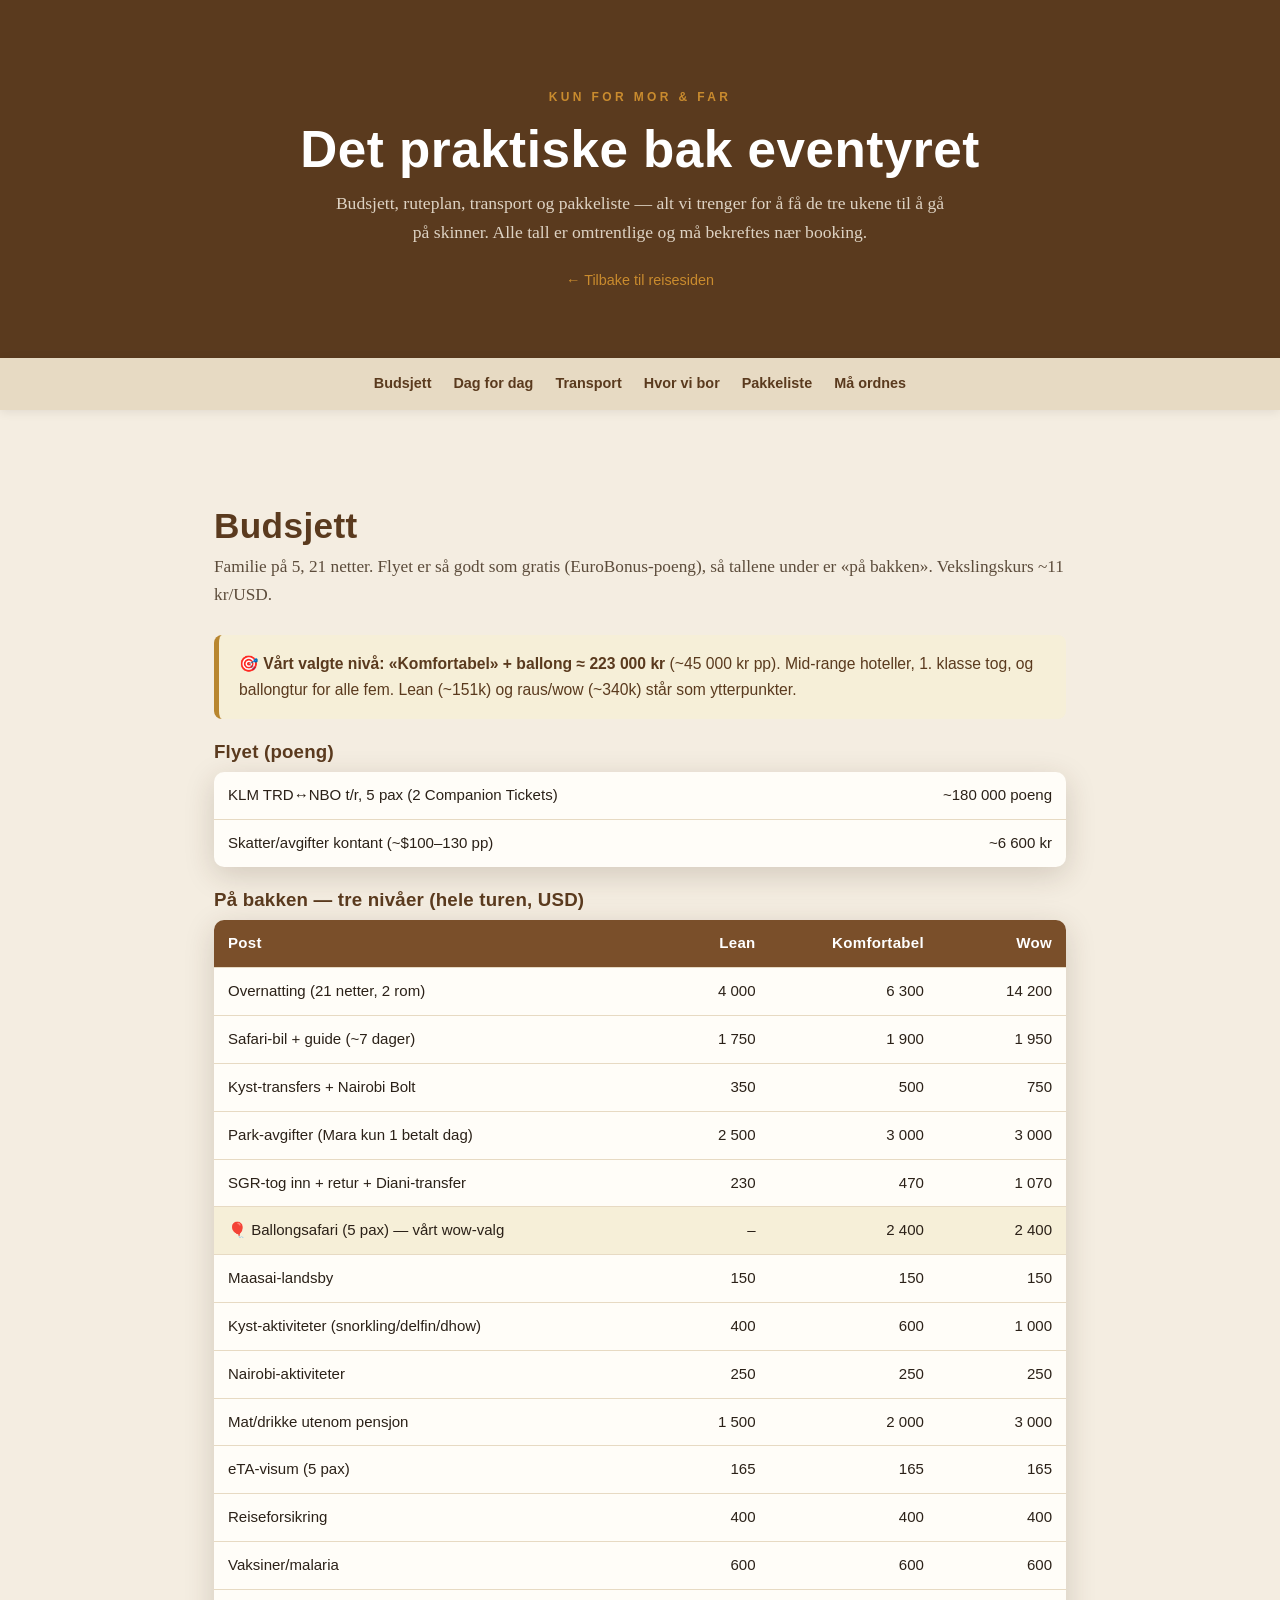
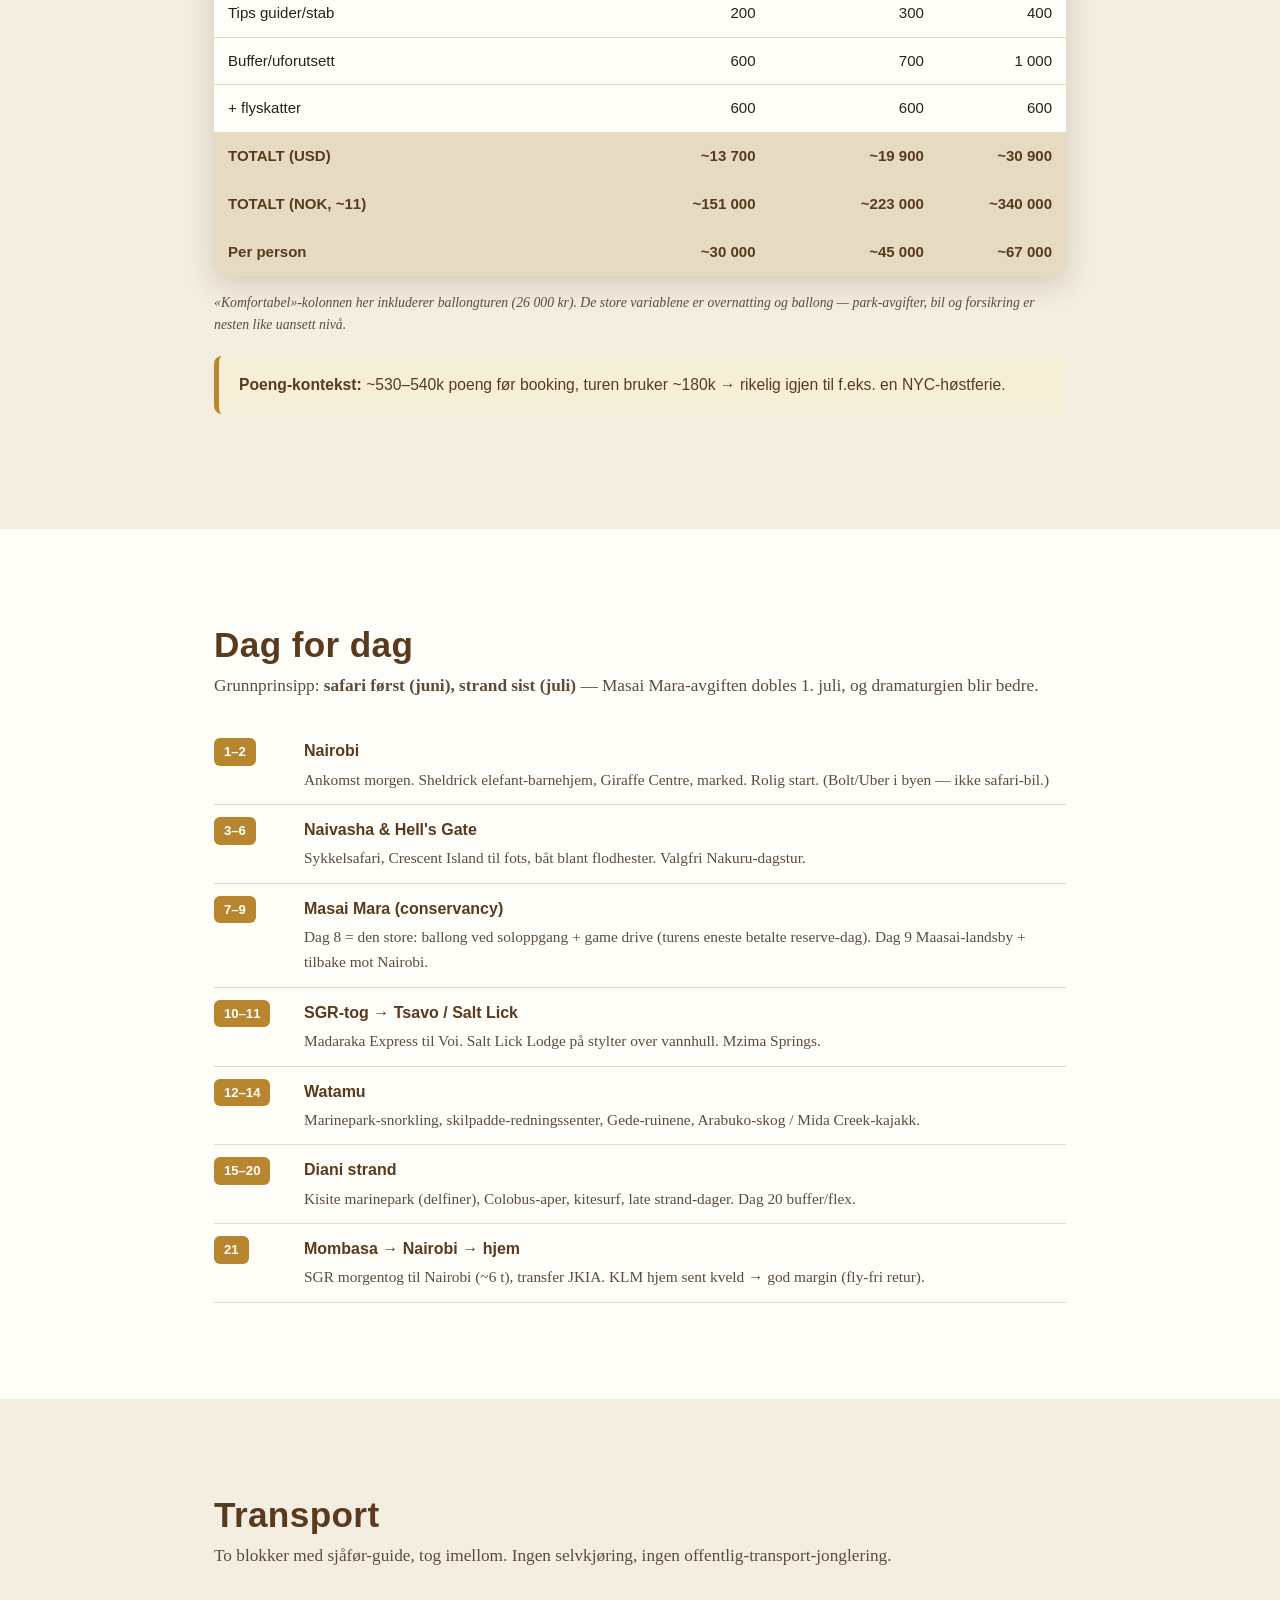
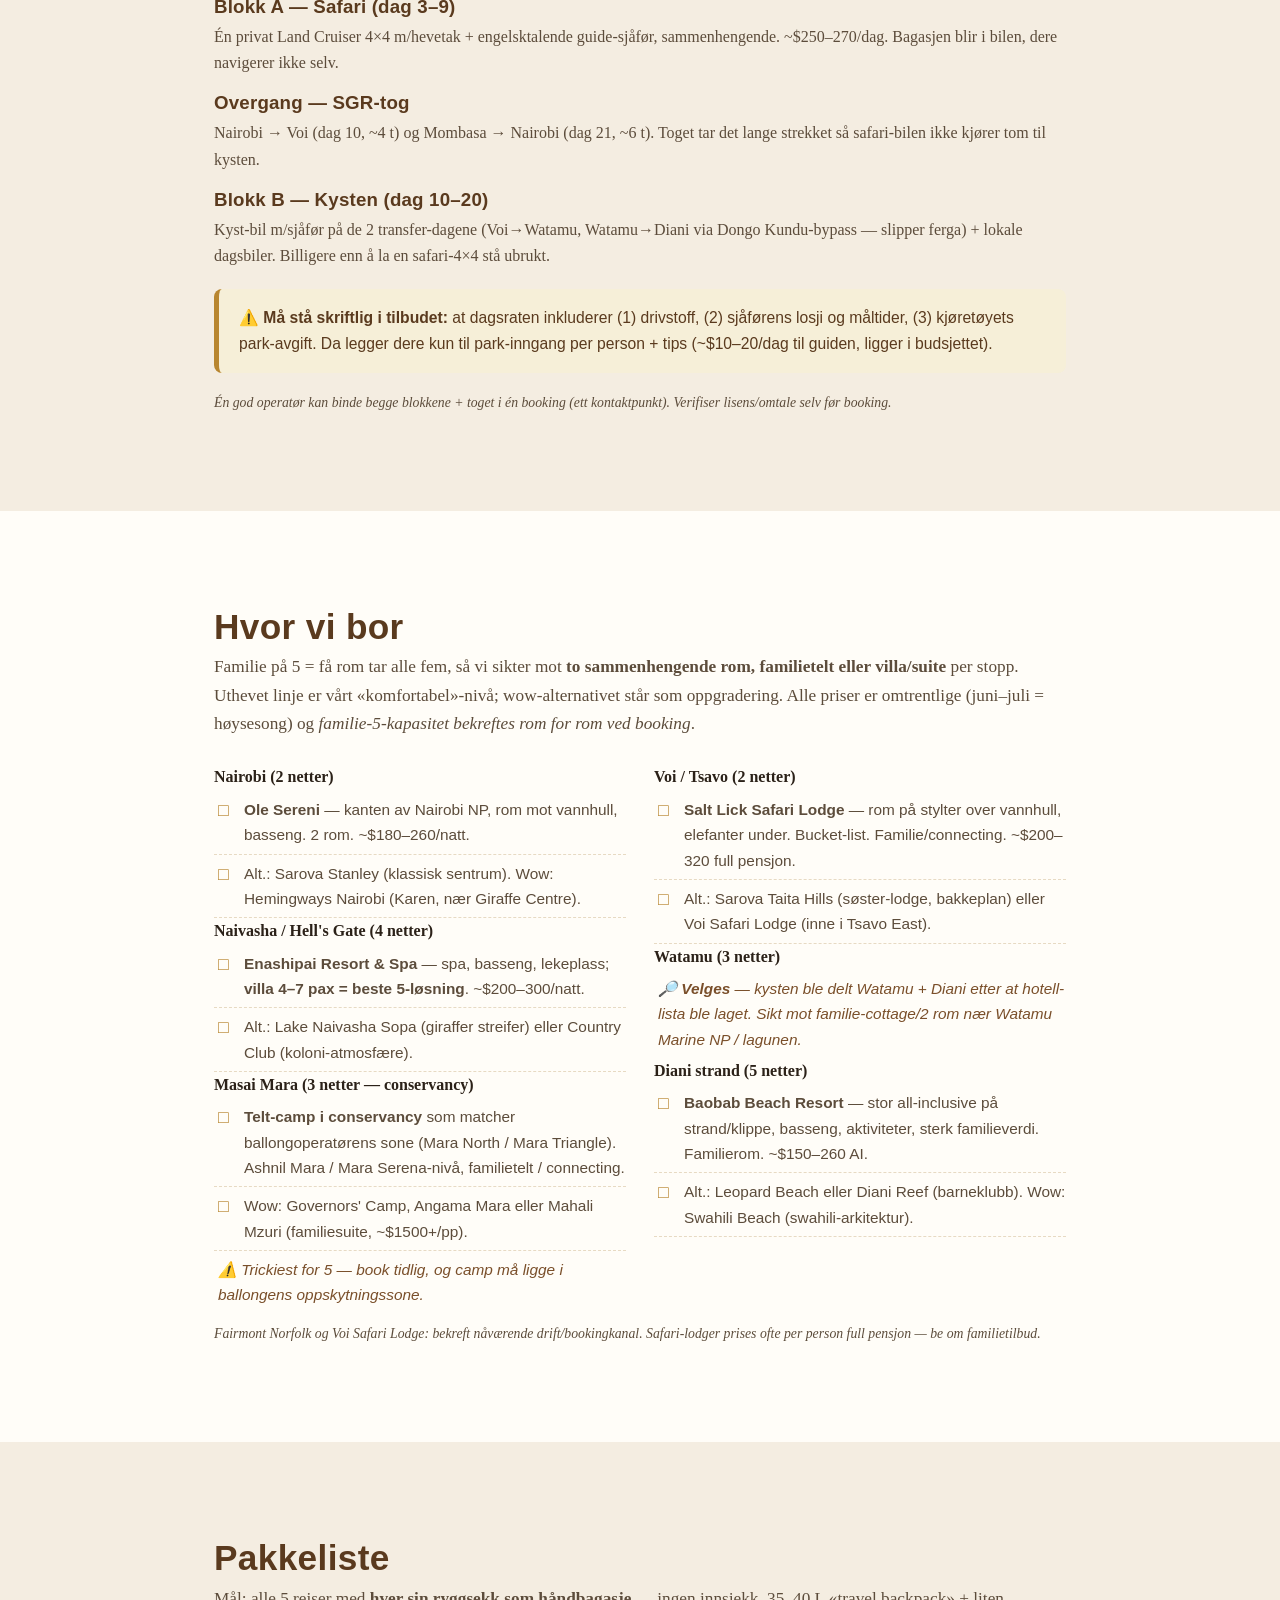
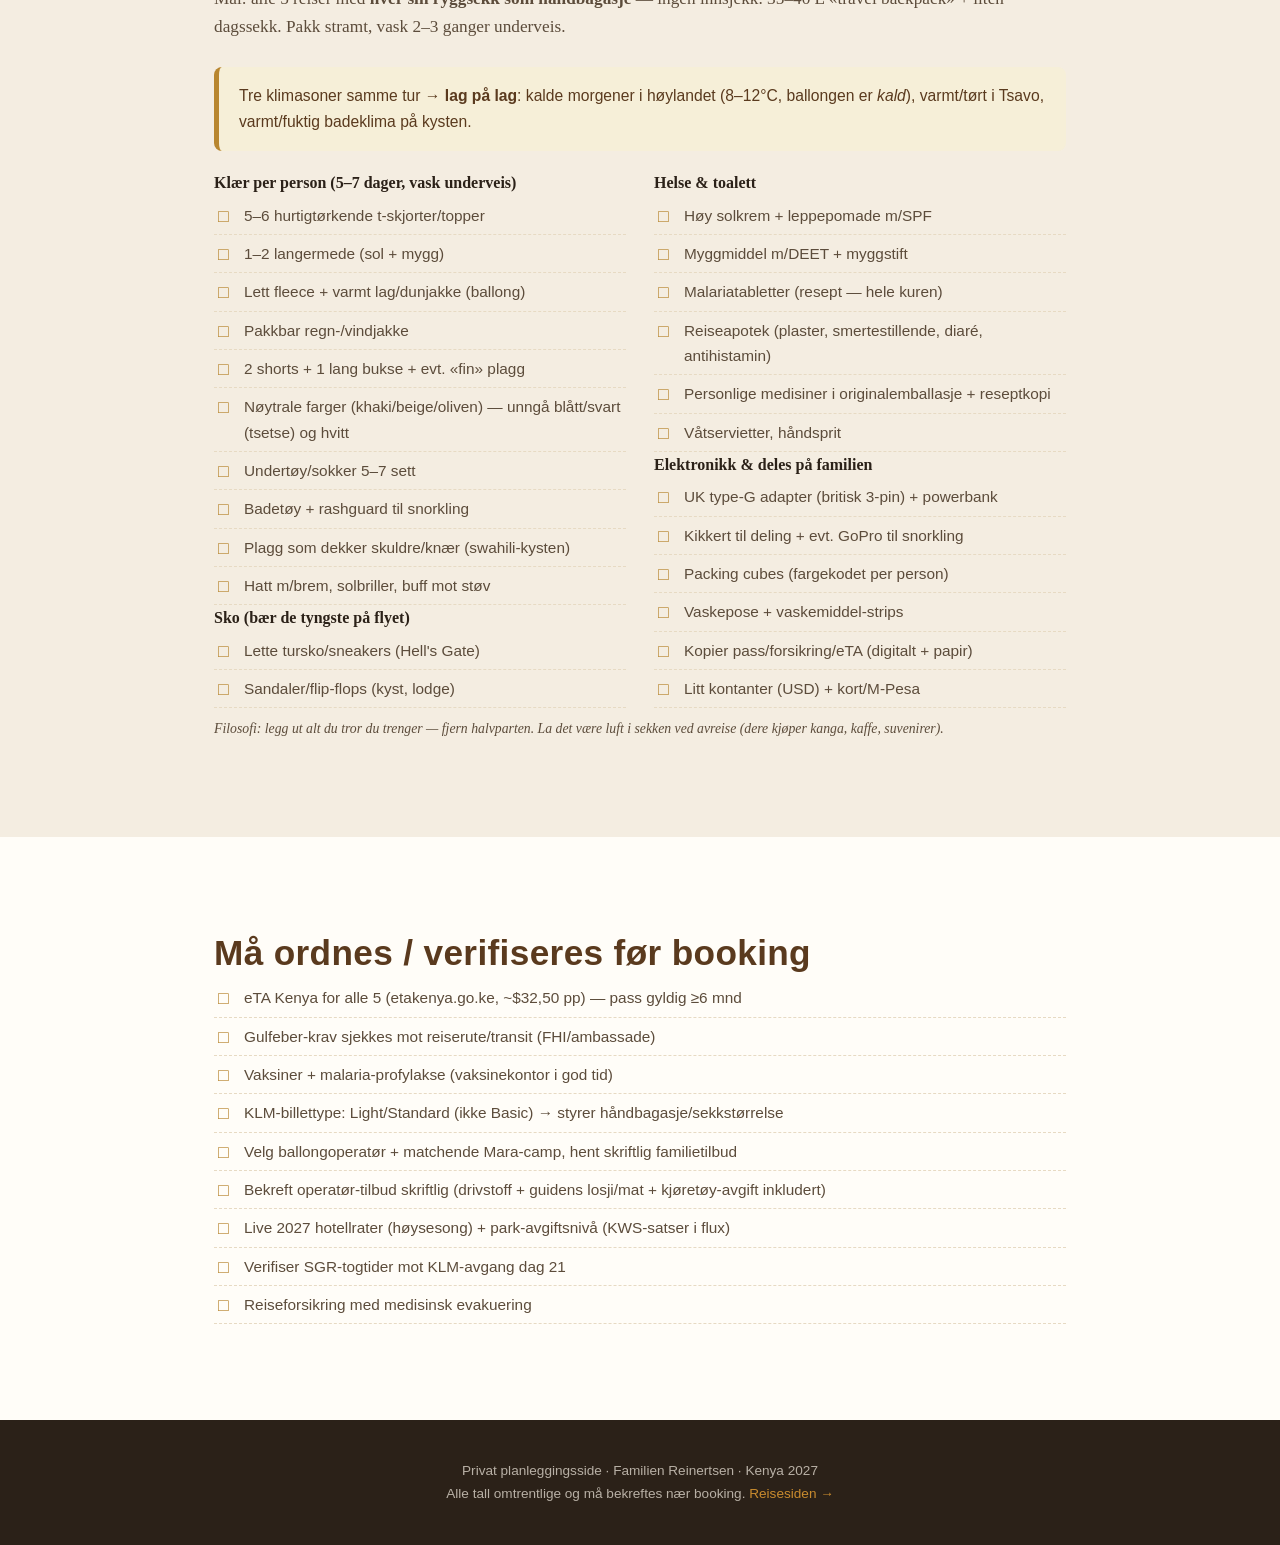
==== praktisk.html @ f1b860a5 "Kenya 2027 family trip brochure site" ====
<!DOCTYPE html>
<html lang="no">
<head>
<meta charset="UTF-8">
<meta name="viewport" content="width=device-width, initial-scale=1.0">
<title>Kenya 2027 — Praktisk &amp; budsjett (for foreldrene)</title>
<meta name="robots" content="noindex, nofollow">
<link rel="stylesheet" href="style.css">
</head>
<body>

<header class="pagehead">
  <div class="wrap">
    <div class="eyebrow" style="color:var(--savanna)">Kun for mor &amp; far</div>
    <h1>Det praktiske bak eventyret</h1>
    <p>Budsjett, ruteplan, transport og pakkeliste — alt vi trenger for å få de tre ukene
       til å gå på skinner. Alle tall er omtrentlige og må bekreftes nær booking.</p>
    <a class="back" href="index.html">← Tilbake til reisesiden</a>
  </div>
</header>

<nav class="tocbar">
  <div class="wrap">
    <a href="#budsjett">Budsjett</a>
    <a href="#rute">Dag for dag</a>
    <a href="#transport">Transport</a>
    <a href="#bo">Hvor vi bor</a>
    <a href="#pakking">Pakkeliste</a>
    <a href="#sjekk">Må ordnes</a>
  </div>
</nav>

<!-- BUDSJETT -->
<section id="budsjett">
  <div class="wrap block">
    <h2>Budsjett</h2>
    <p class="lead">Familie på 5, 21 netter. Flyet er så godt som gratis (EuroBonus-poeng),
       så tallene under er «på bakken». Vekslingskurs ~11 kr/USD.</p>

    <div class="callout">
      <strong>🎯 Vårt valgte nivå: «Komfortabel» + ballong ≈ 223 000 kr</strong> (~45 000 kr pp).
      Mid-range hoteller, 1. klasse tog, og ballongtur for alle fem. Lean (~151k) og
      raus/wow (~340k) står som ytterpunkter.
    </div>

    <h3 style="font-family:'Helvetica Neue',sans-serif;color:var(--earth-dark);margin:1.4rem 0 0.6rem">Flyet (poeng)</h3>
    <table>
      <tr><td>KLM TRD↔NBO t/r, 5 pax (2 Companion Tickets)</td><td class="num">~180 000 poeng</td></tr>
      <tr><td>Skatter/avgifter kontant (~$100–130 pp)</td><td class="num">~6 600 kr</td></tr>
    </table>

    <h3 style="font-family:'Helvetica Neue',sans-serif;color:var(--earth-dark);margin:1.4rem 0 0.6rem">På bakken — tre nivåer (hele turen, USD)</h3>
    <table>
      <thead>
        <tr><th>Post</th><th class="num">Lean</th><th class="num">Komfortabel</th><th class="num">Wow</th></tr>
      </thead>
      <tbody>
        <tr><td>Overnatting (21 netter, 2 rom)</td><td class="num">4 000</td><td class="num">6 300</td><td class="num">14 200</td></tr>
        <tr><td>Safari-bil + guide (~7 dager)</td><td class="num">1 750</td><td class="num">1 900</td><td class="num">1 950</td></tr>
        <tr><td>Kyst-transfers + Nairobi Bolt</td><td class="num">350</td><td class="num">500</td><td class="num">750</td></tr>
        <tr><td>Park-avgifter (Mara kun 1 betalt dag)</td><td class="num">2 500</td><td class="num">3 000</td><td class="num">3 000</td></tr>
        <tr><td>SGR-tog inn + retur + Diani-transfer</td><td class="num">230</td><td class="num">470</td><td class="num">1 070</td></tr>
        <tr class="pick"><td>🎈 Ballongsafari (5 pax) — vårt wow-valg</td><td class="num">–</td><td class="num">2 400</td><td class="num">2 400</td></tr>
        <tr><td>Maasai-landsby</td><td class="num">150</td><td class="num">150</td><td class="num">150</td></tr>
        <tr><td>Kyst-aktiviteter (snorkling/delfin/dhow)</td><td class="num">400</td><td class="num">600</td><td class="num">1 000</td></tr>
        <tr><td>Nairobi-aktiviteter</td><td class="num">250</td><td class="num">250</td><td class="num">250</td></tr>
        <tr><td>Mat/drikke utenom pensjon</td><td class="num">1 500</td><td class="num">2 000</td><td class="num">3 000</td></tr>
        <tr><td>eTA-visum (5 pax)</td><td class="num">165</td><td class="num">165</td><td class="num">165</td></tr>
        <tr><td>Reiseforsikring</td><td class="num">400</td><td class="num">400</td><td class="num">400</td></tr>
        <tr><td>Vaksiner/malaria</td><td class="num">600</td><td class="num">600</td><td class="num">600</td></tr>
        <tr><td>Tips guider/stab</td><td class="num">200</td><td class="num">300</td><td class="num">400</td></tr>
        <tr><td>Buffer/uforutsett</td><td class="num">600</td><td class="num">700</td><td class="num">1 000</td></tr>
        <tr><td>+ flyskatter</td><td class="num">600</td><td class="num">600</td><td class="num">600</td></tr>
        <tr class="total"><td>TOTALT (USD)</td><td class="num">~13 700</td><td class="num">~19 900</td><td class="num">~30 900</td></tr>
        <tr class="total"><td>TOTALT (NOK, ~11)</td><td class="num">~151 000</td><td class="num">~223 000</td><td class="num">~340 000</td></tr>
        <tr class="total"><td>Per person</td><td class="num">~30 000</td><td class="num">~45 000</td><td class="num">~67 000</td></tr>
      </tbody>
    </table>
    <p class="note">«Komfortabel»-kolonnen her inkluderer ballongturen (26 000 kr). De store
       variablene er overnatting og ballong — park-avgifter, bil og forsikring er nesten
       like uansett nivå.</p>

    <div class="callout">
      <strong>Poeng-kontekst:</strong> ~530–540k poeng før booking, turen bruker ~180k →
      rikelig igjen til f.eks. en NYC-høstferie.
    </div>
  </div>
</section>

<!-- RUTE -->
<section id="rute" style="background:var(--white)">
  <div class="wrap block">
    <h2>Dag for dag</h2>
    <p class="lead">Grunnprinsipp: <strong>safari først (juni), strand sist (juli)</strong> —
       Masai Mara-avgiften dobles 1. juli, og dramaturgien blir bedre.</p>
    <ul class="timeline">
      <li><span class="day">1–2</span><strong>Nairobi</strong><p>Ankomst morgen. Sheldrick elefant-barnehjem, Giraffe Centre, marked. Rolig start. (Bolt/Uber i byen — ikke safari-bil.)</p></li>
      <li><span class="day">3–6</span><strong>Naivasha &amp; Hell's Gate</strong><p>Sykkelsafari, Crescent Island til fots, båt blant flodhester. Valgfri Nakuru-dagstur.</p></li>
      <li><span class="day">7–9</span><strong>Masai Mara (conservancy)</strong><p>Dag 8 = den store: ballong ved soloppgang + game drive (turens eneste betalte reserve-dag). Dag 9 Maasai-landsby + tilbake mot Nairobi.</p></li>
      <li><span class="day">10–11</span><strong>SGR-tog → Tsavo / Salt Lick</strong><p>Madaraka Express til Voi. Salt Lick Lodge på stylter over vannhull. Mzima Springs.</p></li>
      <li><span class="day">12–14</span><strong>Watamu</strong><p>Marinepark-snorkling, skilpadde-redningssenter, Gede-ruinene, Arabuko-skog / Mida Creek-kajakk.</p></li>
      <li><span class="day">15–20</span><strong>Diani strand</strong><p>Kisite marinepark (delfiner), Colobus-aper, kitesurf, late strand-dager. Dag 20 buffer/flex.</p></li>
      <li><span class="day">21</span><strong>Mombasa → Nairobi → hjem</strong><p>SGR morgentog til Nairobi (~6 t), transfer JKIA. KLM hjem sent kveld → god margin (fly-fri retur).</p></li>
    </ul>
  </div>
</section>

<!-- TRANSPORT -->
<section id="transport">
  <div class="wrap block">
    <h2>Transport</h2>
    <p class="lead">To blokker med sjåfør-guide, tog imellom. Ingen selvkjøring, ingen
       offentlig-transport-jonglering.</p>

    <h3 style="font-family:'Helvetica Neue',sans-serif;color:var(--earth-dark);margin:0.6rem 0 0.4rem">Blokk A — Safari (dag 3–9)</h3>
    <p style="color:var(--ink-soft);margin-bottom:1rem">Én privat Land Cruiser 4×4 m/hevetak + engelsktalende guide-sjåfør, sammenhengende. ~$250–270/dag. Bagasjen blir i bilen, dere navigerer ikke selv.</p>

    <h3 style="font-family:'Helvetica Neue',sans-serif;color:var(--earth-dark);margin:0.6rem 0 0.4rem">Overgang — SGR-tog</h3>
    <p style="color:var(--ink-soft);margin-bottom:1rem">Nairobi → Voi (dag 10, ~4 t) og Mombasa → Nairobi (dag 21, ~6 t). Toget tar det lange strekket så safari-bilen ikke kjører tom til kysten.</p>

    <h3 style="font-family:'Helvetica Neue',sans-serif;color:var(--earth-dark);margin:0.6rem 0 0.4rem">Blokk B — Kysten (dag 10–20)</h3>
    <p style="color:var(--ink-soft);margin-bottom:1rem">Kyst-bil m/sjåfør på de 2 transfer-dagene (Voi→Watamu, Watamu→Diani via Dongo Kundu-bypass — slipper ferga) + lokale dagsbiler. Billigere enn å la en safari-4×4 stå ubrukt.</p>

    <div class="callout">
      <strong>⚠️ Må stå skriftlig i tilbudet:</strong> at dagsraten inkluderer (1) drivstoff,
      (2) sjåførens losji og måltider, (3) kjøretøyets park-avgift. Da legger dere kun til
      park-inngang per person + tips (~$10–20/dag til guiden, ligger i budsjettet).
    </div>
    <p class="note">Én god operatør kan binde begge blokkene + toget i én booking (ett kontaktpunkt). Verifiser lisens/omtale selv før booking.</p>
  </div>
</section>

<!-- HVOR VI BOR -->
<section id="bo" style="background:var(--white)">
  <div class="wrap block">
    <h2>Hvor vi bor</h2>
    <p class="lead">Familie på 5 = få rom tar alle fem, så vi sikter mot <strong>to
       sammenhengende rom, familietelt eller villa/suite</strong> per stopp. Uthevet linje
       er vårt «komfortabel»-nivå; wow-alternativet står som oppgradering. Alle priser er
       omtrentlige (juni–juli = høysesong) og <em>familie-5-kapasitet bekreftes rom for rom ved booking</em>.</p>

    <div class="cols2">
      <div>
        <h4>Nairobi (2 netter)</h4>
        <ul class="checklist">
          <li><strong>Ole Sereni</strong> — kanten av Nairobi NP, rom mot vannhull, basseng. 2 rom. ~$180–260/natt.</li>
          <li>Alt.: Sarova Stanley (klassisk sentrum). Wow: Hemingways Nairobi (Karen, nær Giraffe Centre).</li>
        </ul>

        <h4>Naivasha / Hell's Gate (4 netter)</h4>
        <ul class="checklist">
          <li><strong>Enashipai Resort &amp; Spa</strong> — spa, basseng, lekeplass; <strong>villa 4–7 pax = beste 5-løsning</strong>. ~$200–300/natt.</li>
          <li>Alt.: Lake Naivasha Sopa (giraffer streifer) eller Country Club (koloni-atmosfære).</li>
        </ul>

        <h4>Masai Mara (3 netter — conservancy)</h4>
        <ul class="checklist">
          <li><strong>Telt-camp i conservancy</strong> som matcher ballongoperatørens sone (Mara North / Mara Triangle). Ashnil Mara / Mara Serena-nivå, familietelt / connecting.</li>
          <li>Wow: Governors' Camp, Angama Mara eller Mahali Mzuri (familiesuite, ~$1500+/pp).</li>
          <li class="note-li">⚠️ Trickiest for 5 — book tidlig, og camp <em>må</em> ligge i ballongens oppskytningssone.</li>
        </ul>
      </div>
      <div>
        <h4>Voi / Tsavo (2 netter)</h4>
        <ul class="checklist">
          <li><strong>Salt Lick Safari Lodge</strong> — rom på stylter over vannhull, elefanter under. Bucket-list. Familie/connecting. ~$200–320 full pensjon.</li>
          <li>Alt.: Sarova Taita Hills (søster-lodge, bakkeplan) eller Voi Safari Lodge (inne i Tsavo East).</li>
        </ul>

        <h4>Watamu (3 netter)</h4>
        <ul class="checklist">
          <li class="note-li">🔎 <strong>Velges</strong> — kysten ble delt Watamu + Diani etter at hotell-lista ble laget. Sikt mot familie-cottage/2 rom nær Watamu Marine NP / lagunen.</li>
        </ul>

        <h4>Diani strand (5 netter)</h4>
        <ul class="checklist">
          <li><strong>Baobab Beach Resort</strong> — stor all-inclusive på strand/klippe, basseng, aktiviteter, sterk familieverdi. Familierom. ~$150–260 AI.</li>
          <li>Alt.: Leopard Beach eller Diani Reef (barneklubb). Wow: Swahili Beach (swahili-arkitektur).</li>
        </ul>
      </div>
    </div>
    <p class="note">Fairmont Norfolk og Voi Safari Lodge: bekreft nåværende drift/bookingkanal.
       Safari-lodger prises ofte per person full pensjon — be om familietilbud.</p>
  </div>
</section>

<!-- PAKKING -->
<section id="pakking">
  <div class="wrap block">
    <h2>Pakkeliste</h2>
    <p class="lead">Mål: alle 5 reiser med <strong>hver sin ryggsekk som håndbagasje</strong> —
       ingen innsjekk. 35–40 L «travel backpack» + liten dagssekk. Pakk stramt, vask 2–3 ganger underveis.</p>

    <div class="callout">
      Tre klimasoner samme tur → <strong>lag på lag</strong>: kalde morgener i høylandet
      (8–12°C, ballongen er <em>kald</em>), varmt/tørt i Tsavo, varmt/fuktig badeklima på kysten.
    </div>

    <div class="cols2">
      <div>
        <h4>Klær per person (5–7 dager, vask underveis)</h4>
        <ul class="checklist">
          <li>5–6 hurtigtørkende t-skjorter/topper</li>
          <li>1–2 langermede (sol + mygg)</li>
          <li>Lett fleece + varmt lag/dunjakke (ballong)</li>
          <li>Pakkbar regn-/vindjakke</li>
          <li>2 shorts + 1 lang bukse + evt. «fin» plagg</li>
          <li>Nøytrale farger (khaki/beige/oliven) — unngå blått/svart (tsetse) og hvitt</li>
          <li>Undertøy/sokker 5–7 sett</li>
          <li>Badetøy + rashguard til snorkling</li>
          <li>Plagg som dekker skuldre/knær (swahili-kysten)</li>
          <li>Hatt m/brem, solbriller, buff mot støv</li>
        </ul>
        <h4>Sko (bær de tyngste på flyet)</h4>
        <ul class="checklist">
          <li>Lette tursko/sneakers (Hell's Gate)</li>
          <li>Sandaler/flip-flops (kyst, lodge)</li>
        </ul>
      </div>
      <div>
        <h4>Helse &amp; toalett</h4>
        <ul class="checklist">
          <li>Høy solkrem + leppepomade m/SPF</li>
          <li>Myggmiddel m/DEET + myggstift</li>
          <li>Malariatabletter (resept — hele kuren)</li>
          <li>Reiseapotek (plaster, smertestillende, diaré, antihistamin)</li>
          <li>Personlige medisiner i originalemballasje + reseptkopi</li>
          <li>Våtservietter, håndsprit</li>
        </ul>
        <h4>Elektronikk &amp; deles på familien</h4>
        <ul class="checklist">
          <li>UK type-G adapter (britisk 3-pin) + powerbank</li>
          <li>Kikkert til deling + evt. GoPro til snorkling</li>
          <li>Packing cubes (fargekodet per person)</li>
          <li>Vaskepose + vaskemiddel-strips</li>
          <li>Kopier pass/forsikring/eTA (digitalt + papir)</li>
          <li>Litt kontanter (USD) + kort/M-Pesa</li>
        </ul>
      </div>
    </div>
    <p class="note">Filosofi: legg ut alt du tror du trenger — fjern halvparten. La det være
       luft i sekken ved avreise (dere kjøper kanga, kaffe, suvenirer).</p>
  </div>
</section>

<!-- SJEKK -->
<section id="sjekk" style="background:var(--white)">
  <div class="wrap block">
    <h2>Må ordnes / verifiseres før booking</h2>
    <ul class="checklist">
      <li>eTA Kenya for alle 5 (etakenya.go.ke, ~$32,50 pp) — pass gyldig ≥6 mnd</li>
      <li>Gulfeber-krav sjekkes mot reiserute/transit (FHI/ambassade)</li>
      <li>Vaksiner + malaria-profylakse (vaksinekontor i god tid)</li>
      <li>KLM-billettype: Light/Standard (ikke Basic) → styrer håndbagasje/sekkstørrelse</li>
      <li>Velg ballongoperatør + matchende Mara-camp, hent skriftlig familietilbud</li>
      <li>Bekreft operatør-tilbud skriftlig (drivstoff + guidens losji/mat + kjøretøy-avgift inkludert)</li>
      <li>Live 2027 hotellrater (høysesong) + park-avgiftsnivå (KWS-satser i flux)</li>
      <li>Verifiser SGR-togtider mot KLM-avgang dag 21</li>
      <li>Reiseforsikring med medisinsk evakuering</li>
    </ul>
  </div>
</section>

<footer>
  <p>Privat planleggingsside · Familien Reinertsen · Kenya 2027<br>
  Alle tall omtrentlige og må bekreftes nær booking. <a href="index.html">Reisesiden →</a></p>
</footer>

</body>
</html>
---- style.css ----
:root {
  --sand: #f4ede1;
  --sand-dark: #e7dac3;
  --earth: #7a4f2a;
  --earth-dark: #5a3a1e;
  --acacia: #b8862f;
  --savanna: #c98b2e;
  --ink: #2b2118;
  --ink-soft: #5c4c3b;
  --leaf: #4a6b3a;
  --sky: #3d6b8a;
  --white: #fffdf8;
  --shadow: 0 8px 30px rgba(60, 40, 20, 0.18);
  --radius: 14px;
}

* { box-sizing: border-box; margin: 0; padding: 0; }

html { scroll-behavior: smooth; }

body {
  font-family: "Georgia", "Times New Roman", serif;
  color: var(--ink);
  background: var(--sand);
  line-height: 1.65;
  -webkit-font-smoothing: antialiased;
}

h1, h2, h3, .display {
  font-family: "Helvetica Neue", "Arial", sans-serif;
  letter-spacing: 0.01em;
  line-height: 1.15;
}

a { color: var(--earth); }

/* ---------- Hero ---------- */
.hero {
  position: relative;
  height: 92vh;
  min-height: 560px;
  display: flex;
  align-items: flex-end;
  justify-content: center;
  text-align: center;
  color: var(--white);
  overflow: hidden;
}
.hero__img {
  position: absolute;
  inset: 0;
  background-size: cover;
  background-position: center;
  transform: scale(1.05);
}
.hero__veil {
  position: absolute;
  inset: 0;
  background: linear-gradient(180deg, rgba(20,12,6,0.15) 0%, rgba(20,12,6,0.05) 45%, rgba(20,12,6,0.78) 100%);
}
.hero__inner {
  position: relative;
  z-index: 2;
  padding: 0 24px 8vh;
  max-width: 900px;
}
.hero__kicker {
  font-family: "Helvetica Neue", sans-serif;
  text-transform: uppercase;
  letter-spacing: 0.32em;
  font-size: 0.78rem;
  font-weight: 600;
  opacity: 0.92;
  margin-bottom: 1.1rem;
}
.hero h1 {
  font-size: clamp(2.6rem, 7vw, 5.4rem);
  font-weight: 800;
  text-shadow: 0 3px 24px rgba(0,0,0,0.5);
  margin-bottom: 1rem;
}
.hero__sub {
  font-size: clamp(1.05rem, 2.2vw, 1.5rem);
  font-style: italic;
  opacity: 0.96;
  text-shadow: 0 2px 12px rgba(0,0,0,0.5);
}
.hero__scroll {
  position: absolute;
  bottom: 22px;
  left: 50%;
  transform: translateX(-50%);
  z-index: 3;
  font-family: "Helvetica Neue", sans-serif;
  font-size: 0.72rem;
  letter-spacing: 0.25em;
  text-transform: uppercase;
  opacity: 0.8;
  animation: bob 2.4s ease-in-out infinite;
}
@keyframes bob { 0%,100%{transform:translateX(-50%) translateY(0);} 50%{transform:translateX(-50%) translateY(6px);} }

/* ---------- Layout ---------- */
.wrap { max-width: 1120px; margin: 0 auto; padding: 0 24px; }
section { padding: clamp(48px, 8vw, 96px) 0; }

.intro { text-align: center; max-width: 780px; margin: 0 auto; }
.intro h2 { font-size: clamp(1.8rem, 4vw, 2.6rem); color: var(--earth-dark); margin-bottom: 1.2rem; font-weight: 800; }
.intro p { font-size: 1.15rem; color: var(--ink-soft); margin-bottom: 1rem; }

.eyebrow {
  font-family: "Helvetica Neue", sans-serif;
  text-transform: uppercase;
  letter-spacing: 0.28em;
  font-size: 0.75rem;
  font-weight: 700;
  color: var(--acacia);
  margin-bottom: 0.8rem;
}

.facts {
  display: flex;
  flex-wrap: wrap;
  justify-content: center;
  gap: 14px;
  margin-top: 2.4rem;
}
.fact {
  background: var(--white);
  border: 1px solid var(--sand-dark);
  border-radius: 999px;
  padding: 10px 22px;
  font-family: "Helvetica Neue", sans-serif;
  font-size: 0.92rem;
  font-weight: 600;
  color: var(--earth-dark);
  box-shadow: var(--shadow);
}
.fact span { color: var(--acacia); }

/* ---------- Phase blocks ---------- */
.phases { background: var(--white); }
.phase {
  display: grid;
  grid-template-columns: 1fr 1fr;
  gap: clamp(24px, 5vw, 64px);
  align-items: center;
  margin-bottom: clamp(48px, 8vw, 90px);
}
.phase:last-child { margin-bottom: 0; }
.phase:nth-child(even) .phase__media { order: 2; }
.phase__media {
  position: relative;
  border-radius: var(--radius);
  overflow: hidden;
  box-shadow: var(--shadow);
  aspect-ratio: 4 / 3;
}
.phase__media img {
  width: 100%; height: 100%;
  object-fit: cover;
  display: block;
  transition: transform 0.8s ease;
}
.phase__media:hover img { transform: scale(1.06); }
.phase__badge {
  position: absolute;
  top: 14px; left: 14px;
  background: rgba(43,33,24,0.82);
  color: var(--white);
  font-family: "Helvetica Neue", sans-serif;
  font-size: 0.72rem;
  letter-spacing: 0.18em;
  text-transform: uppercase;
  font-weight: 700;
  padding: 6px 14px;
  border-radius: 999px;
  backdrop-filter: blur(4px);
}
.phase__num {
  font-family: "Helvetica Neue", sans-serif;
  font-weight: 800;
  color: var(--sand-dark);
  font-size: 3.4rem;
  line-height: 1;
}
.phase__body h3 {
  font-size: clamp(1.6rem, 3.4vw, 2.3rem);
  color: var(--earth-dark);
  font-weight: 800;
  margin: 0.3rem 0 0.4rem;
}
.phase__nights {
  font-family: "Helvetica Neue", sans-serif;
  font-size: 0.85rem;
  font-weight: 600;
  text-transform: uppercase;
  letter-spacing: 0.12em;
  color: var(--acacia);
  margin-bottom: 1rem;
}
.phase__body p { color: var(--ink-soft); font-size: 1.08rem; margin-bottom: 1rem; }
.tags { display: flex; flex-wrap: wrap; gap: 8px; }
.tag {
  font-family: "Helvetica Neue", sans-serif;
  font-size: 0.8rem;
  font-weight: 600;
  background: var(--sand);
  color: var(--earth-dark);
  border: 1px solid var(--sand-dark);
  padding: 5px 12px;
  border-radius: 8px;
}

/* ---------- Highlight strip ---------- */
.strip {
  background: var(--earth-dark);
  color: var(--sand);
  text-align: center;
}
.strip .eyebrow { color: var(--savanna); }
.strip h2 { font-size: clamp(1.8rem, 4vw, 2.8rem); color: var(--white); font-weight: 800; margin-bottom: 2.4rem; }
.grid3 { display: grid; grid-template-columns: repeat(3, 1fr); gap: 20px; }
.card {
  background: rgba(255,253,248,0.06);
  border: 1px solid rgba(255,253,248,0.14);
  border-radius: var(--radius);
  overflow: hidden;
  text-align: left;
}
.card img { width: 100%; height: 200px; object-fit: cover; display: block; }
.card__body { padding: 18px 20px 22px; }
.card__body h4 { font-family: "Helvetica Neue", sans-serif; font-size: 1.15rem; color: var(--white); margin-bottom: 0.4rem; }
.card__body p { font-size: 0.98rem; color: rgba(244,237,225,0.82); }

/* ---------- Gallery ---------- */
.gallery { columns: 3; column-gap: 14px; }
.gallery img {
  width: 100%;
  border-radius: 10px;
  margin-bottom: 14px;
  display: block;
  box-shadow: var(--shadow);
}

/* ---------- CTA / footer ---------- */
.closing {
  text-align: center;
  background: var(--sand-dark);
}
.closing h2 { font-size: clamp(2rem, 5vw, 3.2rem); color: var(--earth-dark); font-weight: 800; margin-bottom: 1rem; }
.closing p { font-size: 1.2rem; color: var(--ink-soft); max-width: 640px; margin: 0 auto 1.6rem; }

footer {
  background: var(--ink);
  color: rgba(244,237,225,0.7);
  text-align: center;
  padding: 40px 24px;
  font-family: "Helvetica Neue", sans-serif;
  font-size: 0.85rem;
}
footer a { color: var(--savanna); text-decoration: none; }

/* ---------- Buttons ---------- */
.btn {
  display: inline-block;
  font-family: "Helvetica Neue", sans-serif;
  font-weight: 700;
  font-size: 0.95rem;
  letter-spacing: 0.04em;
  padding: 14px 30px;
  border-radius: 999px;
  text-decoration: none;
  transition: transform 0.15s ease, box-shadow 0.15s ease;
}
.btn--primary { background: var(--acacia); color: var(--white); box-shadow: var(--shadow); }
.btn--primary:hover { transform: translateY(-2px); }
.btn--ghost { border: 1.5px solid var(--earth); color: var(--earth-dark); }

/* ---------- Responsive ---------- */
@media (max-width: 760px) {
  .phase { grid-template-columns: 1fr; }
  .phase:nth-child(even) .phase__media { order: 0; }
  .grid3 { grid-template-columns: 1fr; }
  .gallery { columns: 2; }
}

/* ---------- Practical / parent page ---------- */
.pagehead {
  background: var(--earth-dark);
  color: var(--sand);
  padding: clamp(48px,8vw,88px) 0 clamp(40px,6vw,64px);
  text-align: center;
}
.pagehead h1 { font-size: clamp(2rem,5vw,3.2rem); color: #fff; font-weight: 800; margin-bottom: 0.6rem; }
.pagehead p { color: rgba(244,237,225,0.85); font-size: 1.1rem; max-width: 620px; margin: 0 auto; }
.pagehead .back { display:inline-block; margin-top:1.4rem; color: var(--savanna); text-decoration:none; font-family:"Helvetica Neue",sans-serif; font-size:0.9rem; }

.tocbar { background: var(--sand-dark); padding: 14px 0; position: sticky; top: 0; z-index: 10; box-shadow: 0 2px 10px rgba(0,0,0,0.08); }
.tocbar .wrap { display:flex; flex-wrap:wrap; gap: 10px 22px; justify-content:center; }
.tocbar a { font-family:"Helvetica Neue",sans-serif; font-weight:600; font-size:0.9rem; color: var(--earth-dark); text-decoration:none; }
.tocbar a:hover { color: var(--acacia); }

.block { max-width: 900px; }
.block h2 { font-size: clamp(1.6rem,3.6vw,2.2rem); color: var(--earth-dark); font-weight:800; margin-bottom: 0.4rem; }
.block > .lead { color: var(--ink-soft); font-size:1.08rem; margin-bottom: 1.6rem; }

table { width:100%; border-collapse: collapse; background: var(--white); border-radius: 10px; overflow:hidden; box-shadow: var(--shadow); font-family:"Helvetica Neue",sans-serif; font-size:0.94rem; margin-bottom: 1rem; }
th, td { padding: 11px 14px; text-align:left; border-bottom: 1px solid var(--sand-dark); }
th { background: var(--earth); color:#fff; font-weight:700; letter-spacing:0.02em; }
td.num, th.num { text-align:right; white-space:nowrap; }
tr:last-child td { border-bottom:none; }
tr.total td { background: var(--sand-dark); font-weight:800; color: var(--earth-dark); }
tr.pick td { background: #f6efd8; }

.callout { background:#f6efd8; border-left:5px solid var(--acacia); border-radius:8px; padding:16px 20px; margin: 1.2rem 0; font-family:"Helvetica Neue",sans-serif; font-size:0.98rem; color: var(--earth-dark); }
.callout strong { color: var(--earth-dark); }

.cols2 { display:grid; grid-template-columns: 1fr 1fr; gap: 28px; }
.checklist { list-style:none; }
.checklist li { padding: 6px 0 6px 30px; position:relative; color: var(--ink-soft); border-bottom:1px dashed var(--sand-dark); font-family:"Helvetica Neue",sans-serif; font-size:0.96rem; }
.checklist li:before { content:"□"; position:absolute; left:4px; top:5px; color: var(--acacia); font-size:1.1rem; }
.checklist h4 { font-family:"Helvetica Neue",sans-serif; color: var(--earth-dark); margin: 1.2rem 0 0.4rem; font-size:1.05rem; }
.checklist li.note-li { padding-left: 4px; font-style: italic; color: var(--earth); border-bottom: none; }
.checklist li.note-li:before { content: ""; }

.timeline { list-style:none; }
.timeline li { padding: 12px 0 12px 90px; position:relative; border-bottom:1px solid var(--sand-dark); }
.timeline .day { position:absolute; left:0; top:12px; font-family:"Helvetica Neue",sans-serif; font-weight:800; font-size:0.82rem; color:#fff; background: var(--acacia); padding:3px 10px; border-radius:6px; }
.timeline strong { color: var(--earth-dark); font-family:"Helvetica Neue",sans-serif; }
.timeline p { color: var(--ink-soft); font-size:0.96rem; margin-top:2px; }

.note { font-size:0.86rem; color: var(--ink-soft); font-style:italic; margin-top:0.6rem; }

@media (max-width: 760px) {
  .cols2 { grid-template-columns: 1fr; }
  table { font-size: 0.84rem; }
  th, td { padding: 8px 9px; }
}
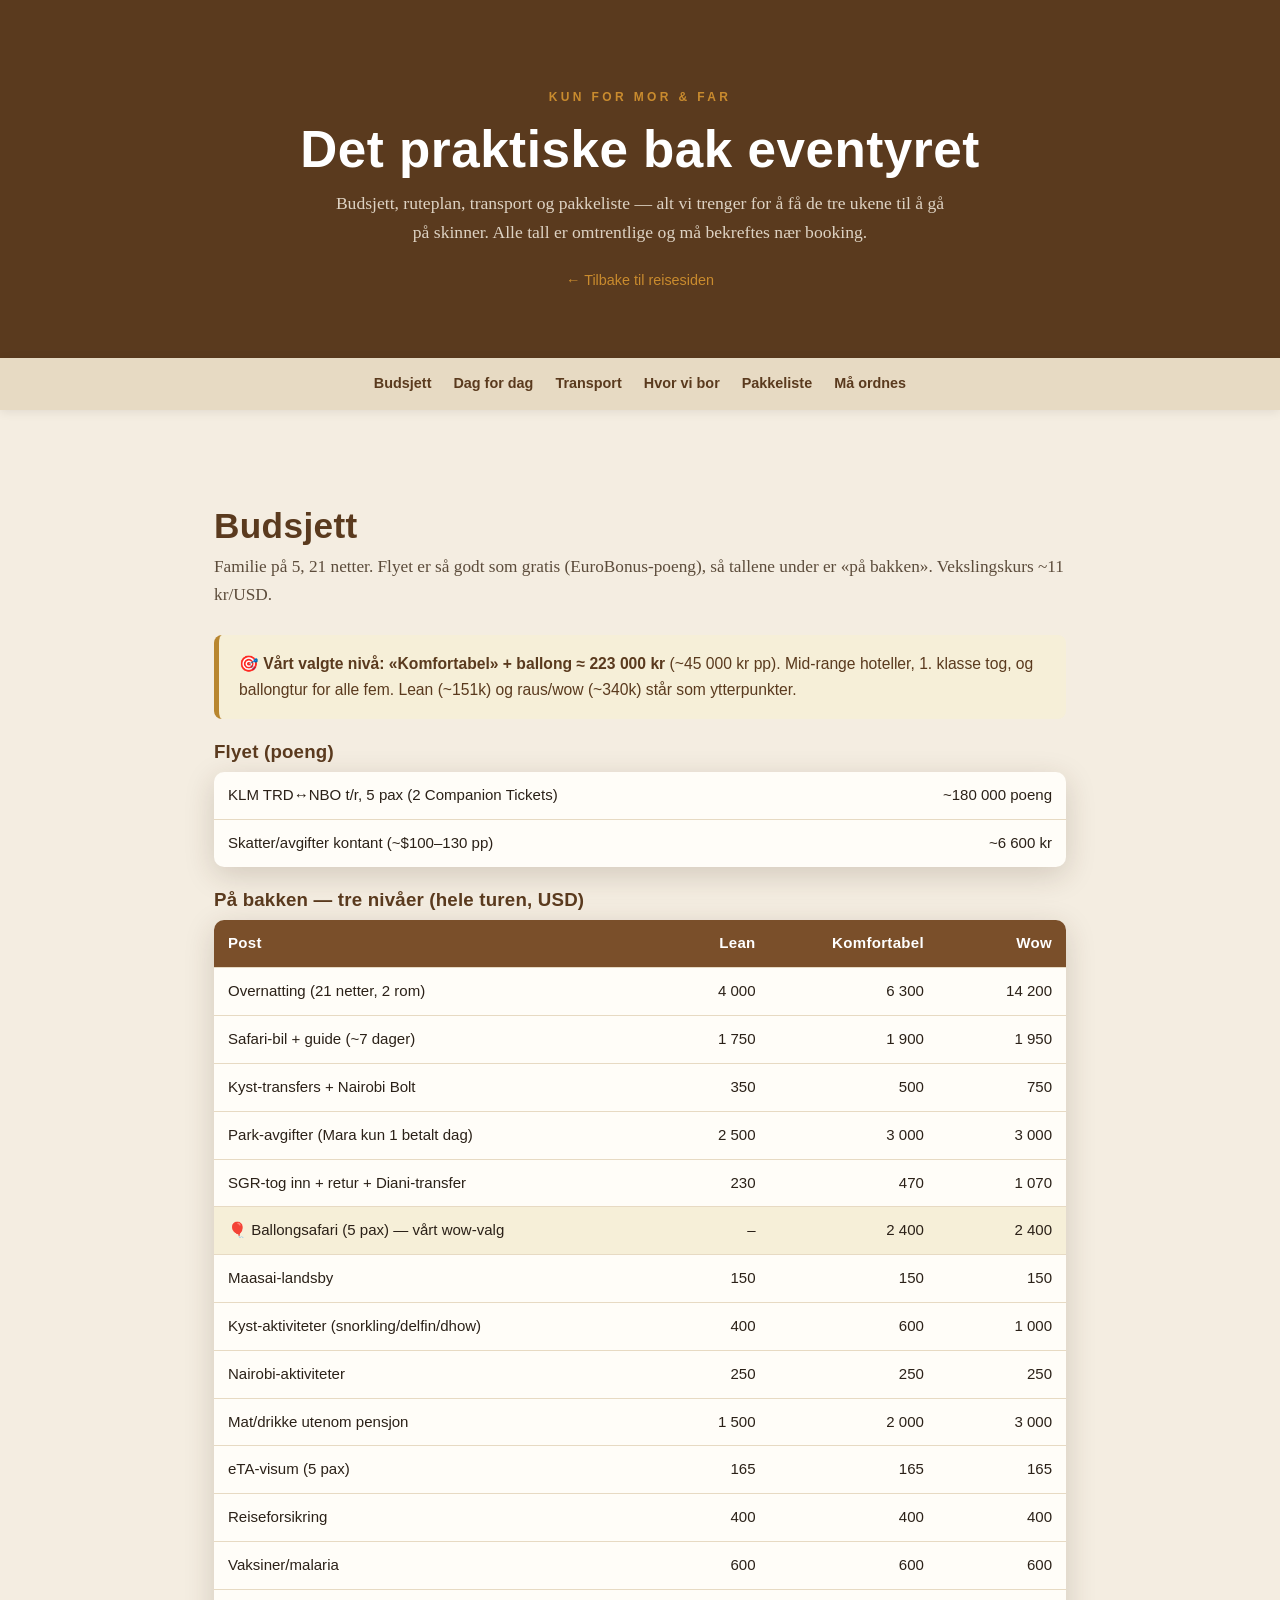
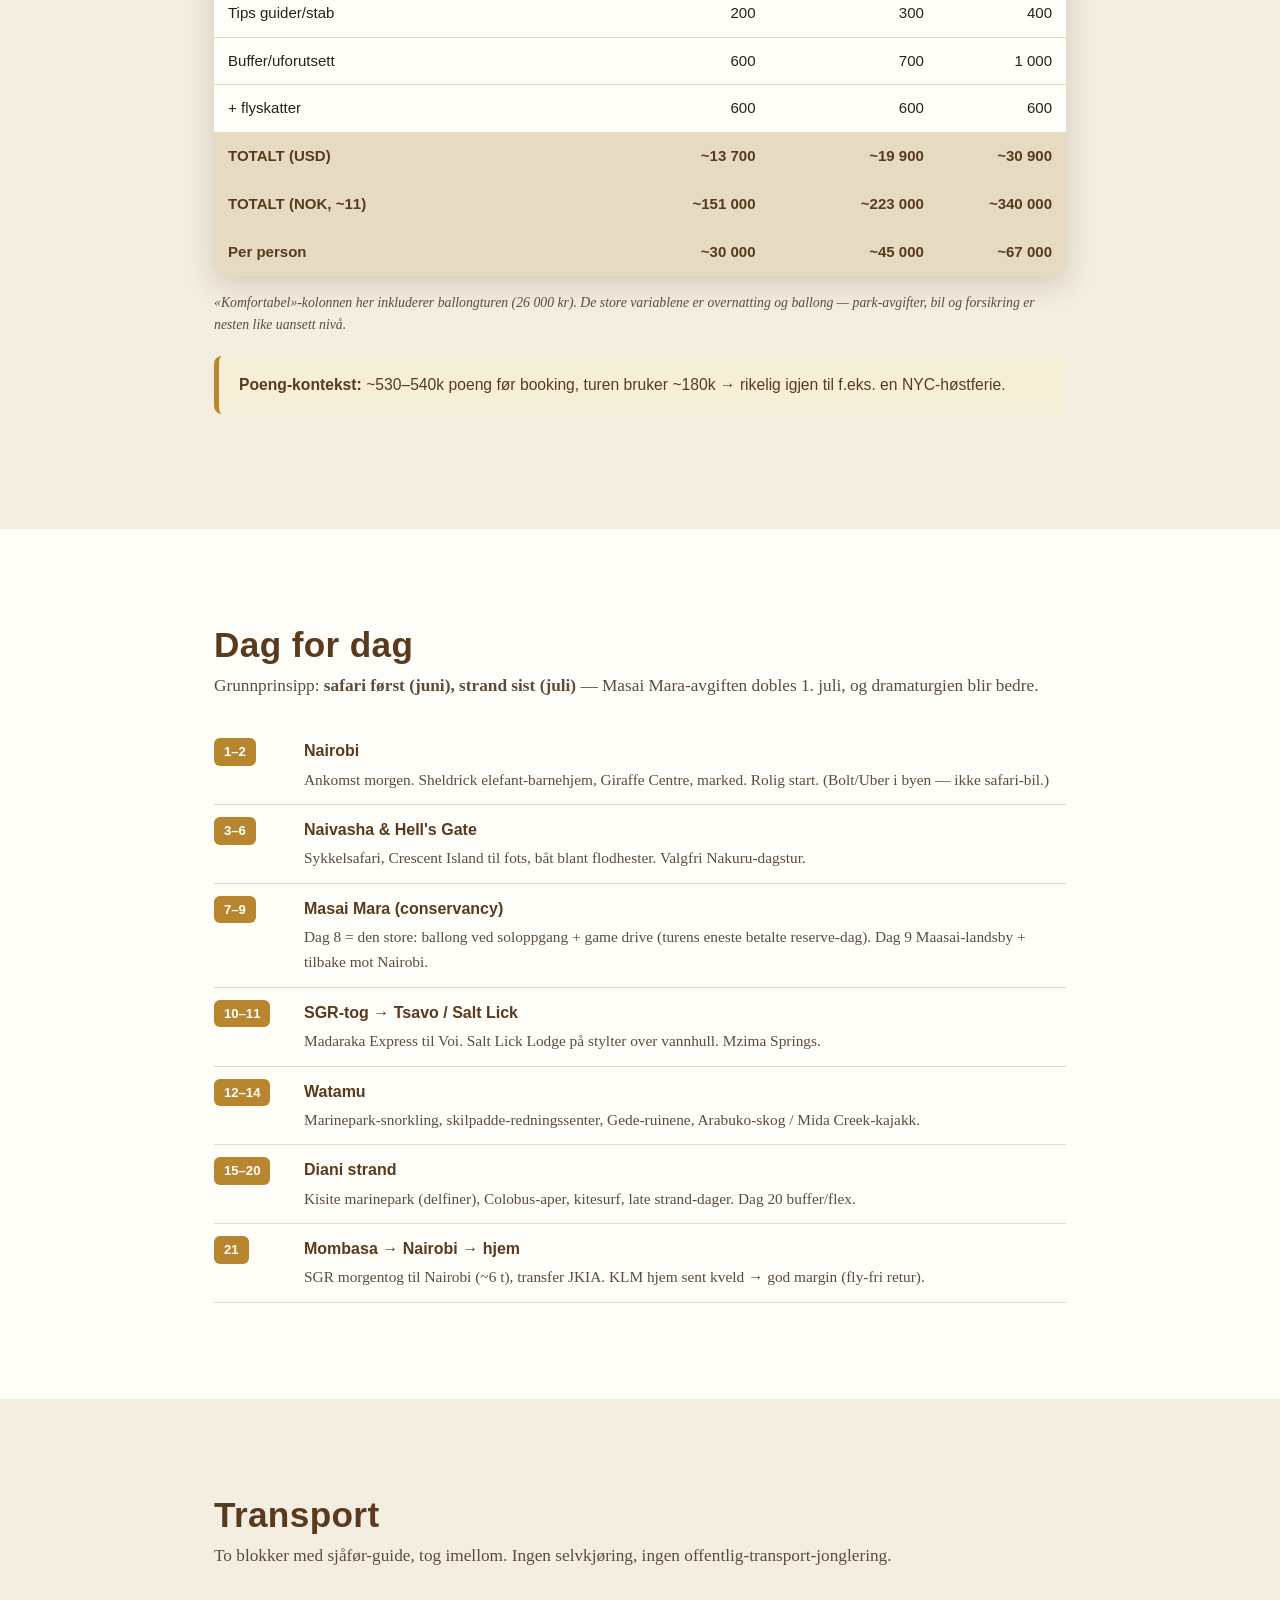
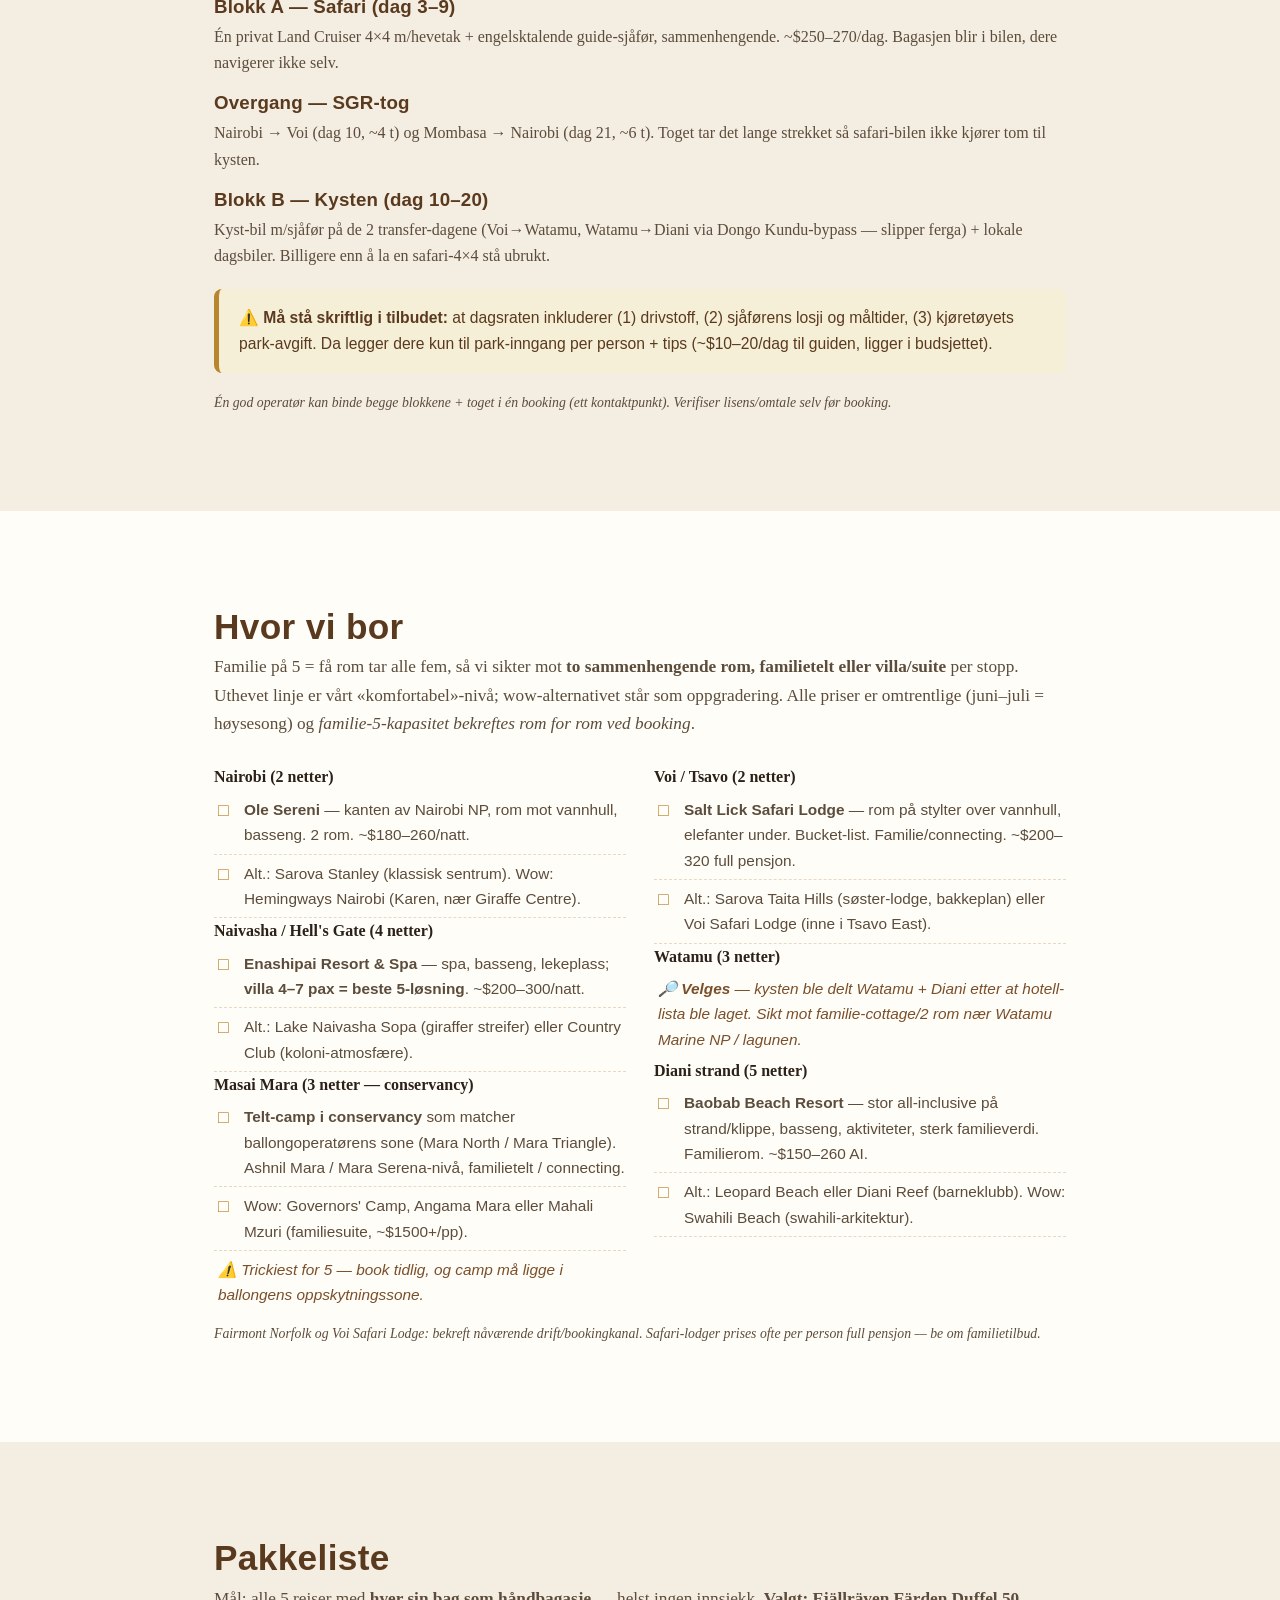
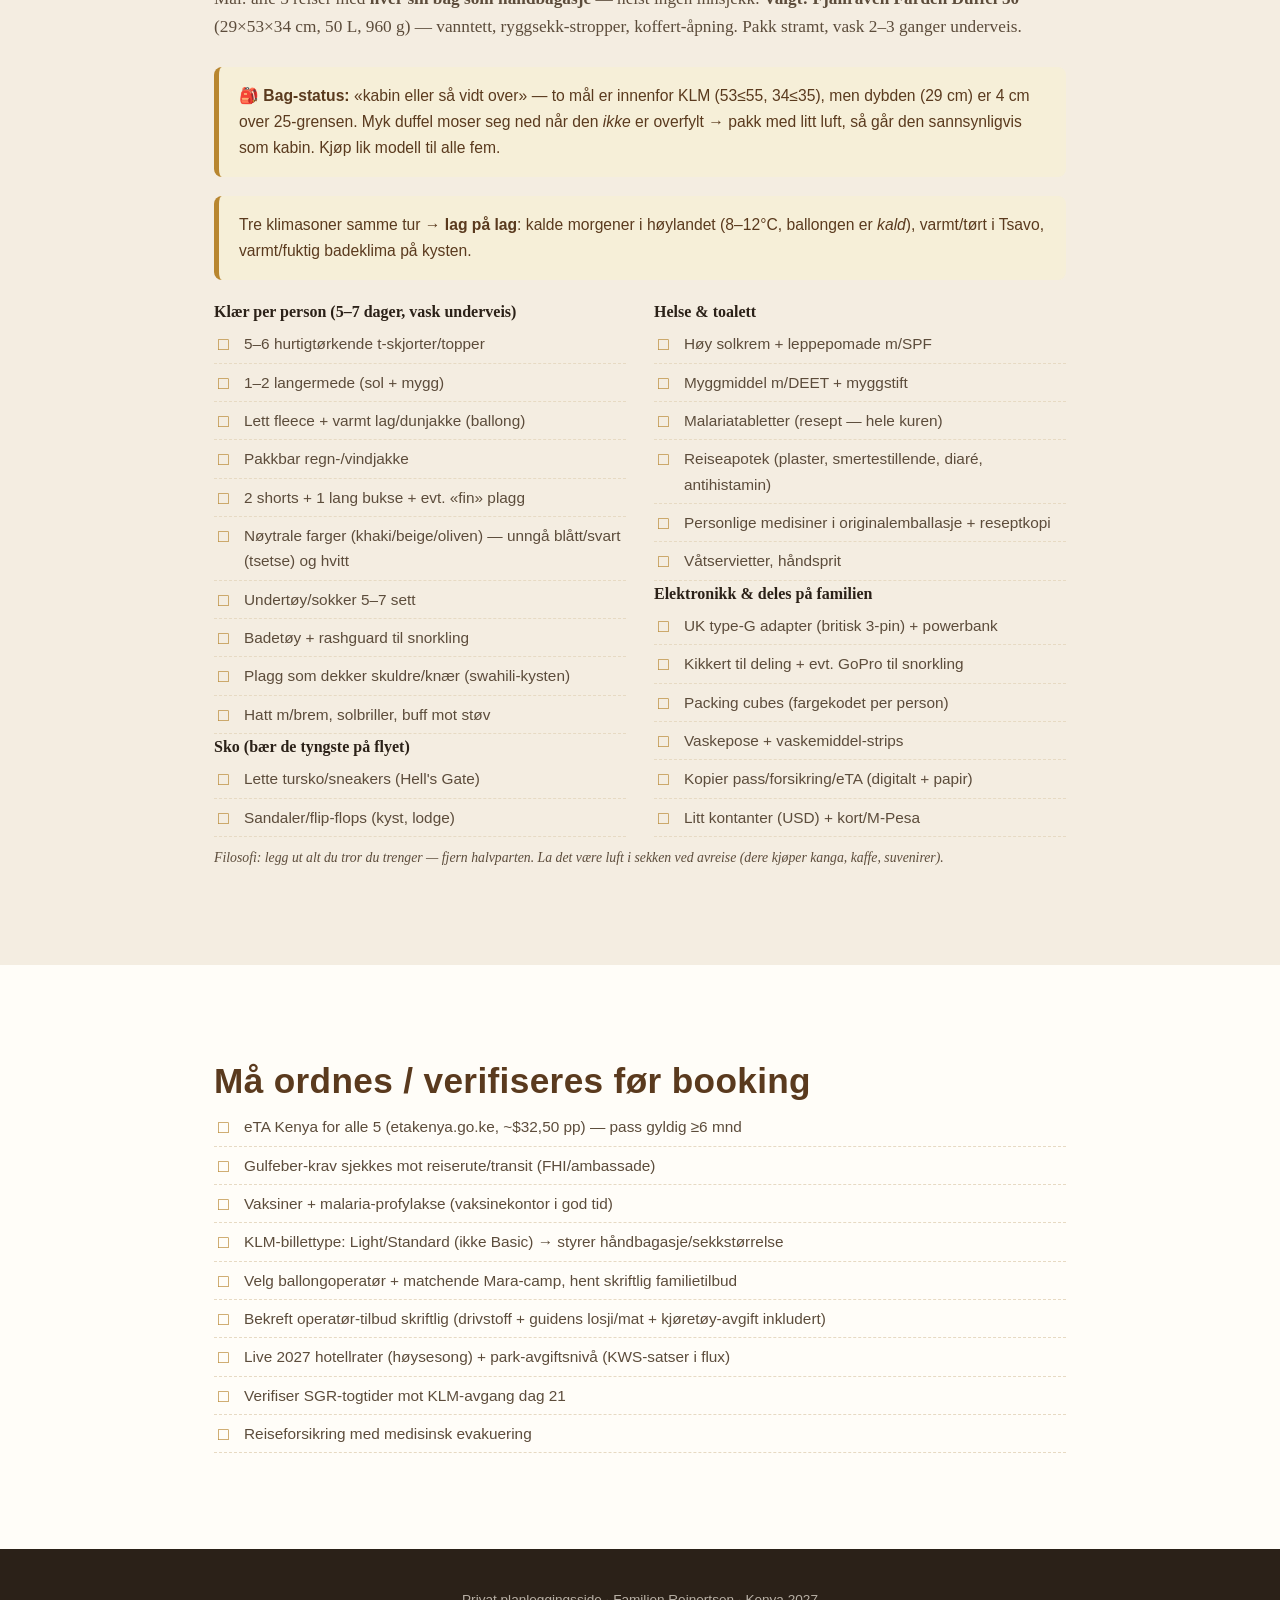
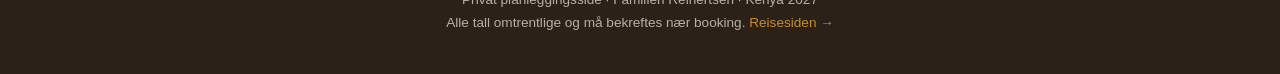
==== commit 060c0542: "Pakkeliste: valgt Fjällräven Färden Duffel 50" ====
--- a/praktisk.html
+++ b/praktisk.html
@@ -188,8 +188,15 @@
 <section id="pakking">
   <div class="wrap block">
     <h2>Pakkeliste</h2>
-    <p class="lead">Mål: alle 5 reiser med <strong>hver sin ryggsekk som håndbagasje</strong> —
-       ingen innsjekk. 35–40 L «travel backpack» + liten dagssekk. Pakk stramt, vask 2–3 ganger underveis.</p>
+    <p class="lead">Mål: alle 5 reiser med <strong>hver sin bag som håndbagasje</strong> —
+       helst ingen innsjekk. <strong>Valgt: Fjällräven Färden Duffel 50</strong> (29×53×34 cm, 50 L,
+       960 g) — vanntett, ryggsekk-stropper, koffert-åpning. Pakk stramt, vask 2–3 ganger underveis.</p>
+
+    <div class="callout">
+      🎒 <strong>Bag-status:</strong> «kabin eller så vidt over» — to mål er innenfor KLM (53≤55, 34≤35),
+      men dybden (29 cm) er 4 cm over 25-grensen. Myk duffel moser seg ned når den <em>ikke</em> er
+      overfylt → pakk med litt luft, så går den sannsynligvis som kabin. Kjøp lik modell til alle fem.
+    </div>
 
     <div class="callout">
       Tre klimasoner samme tur → <strong>lag på lag</strong>: kalde morgener i høylandet
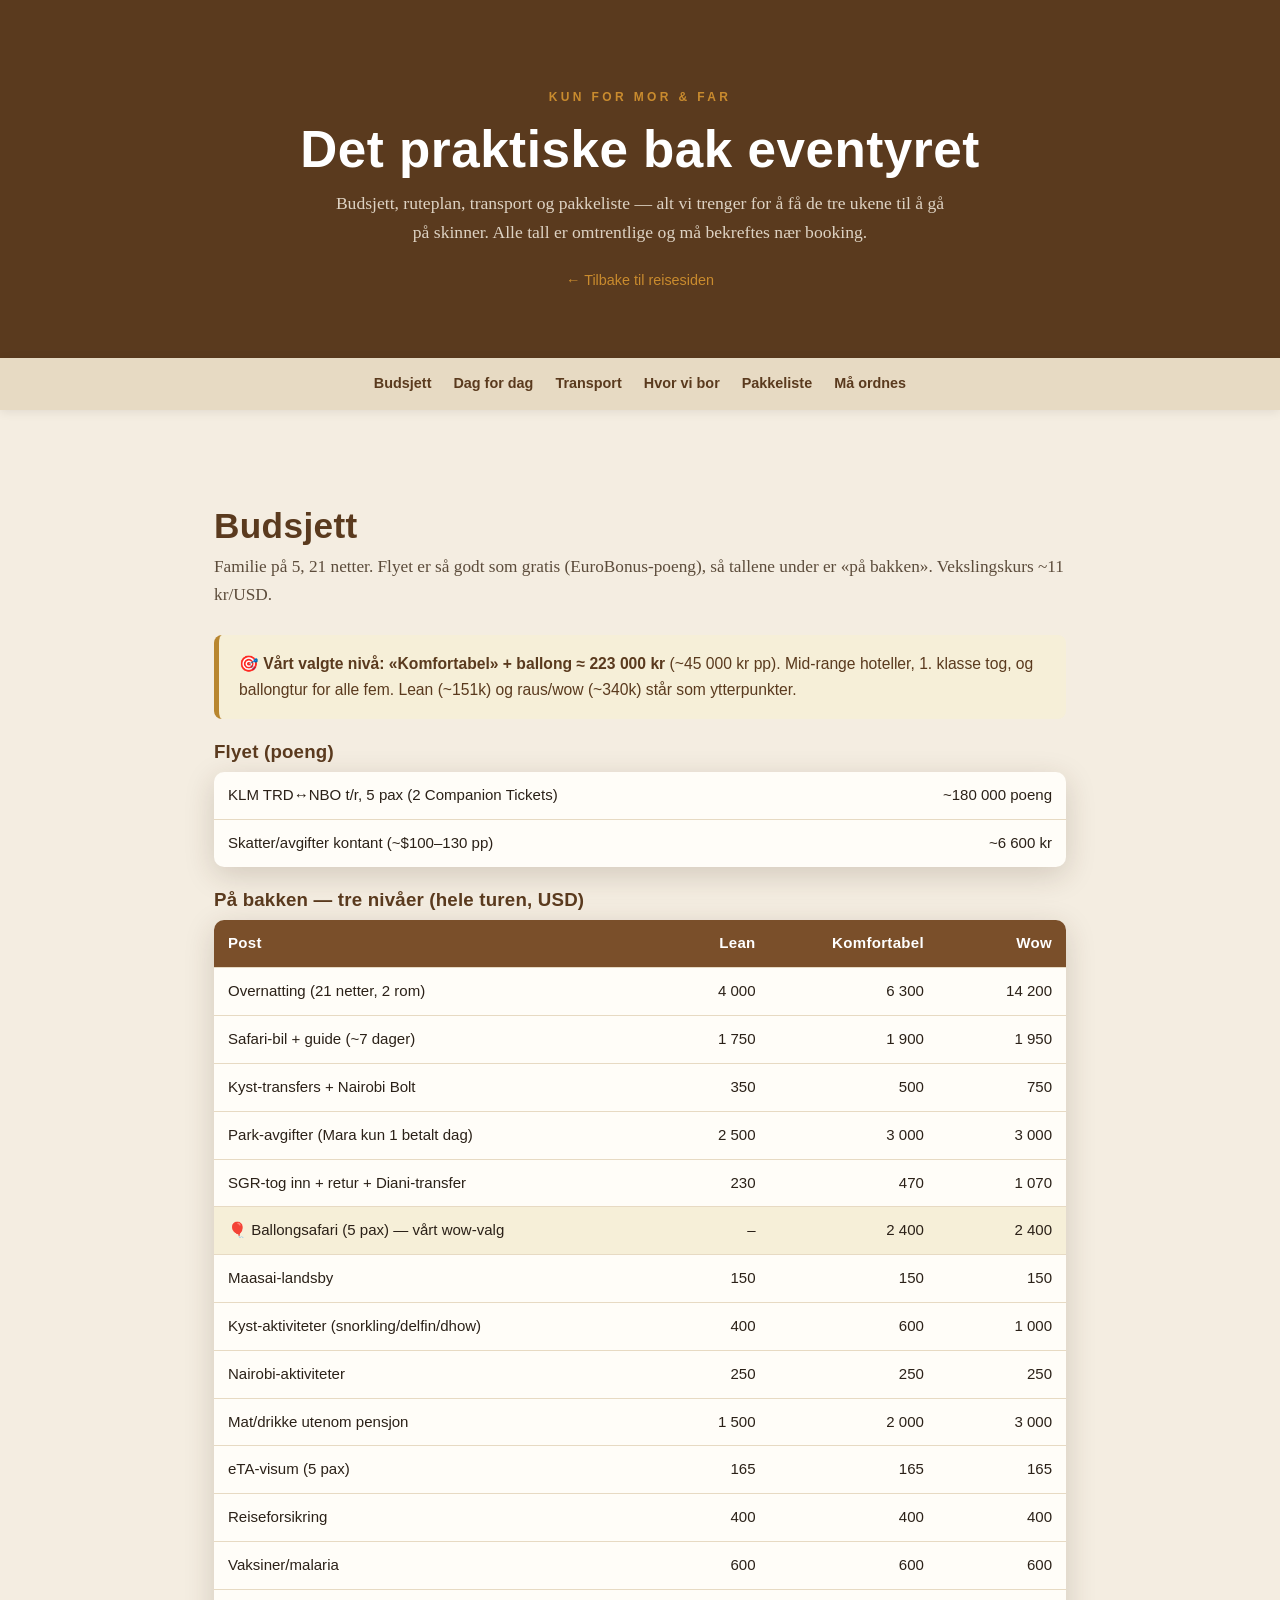
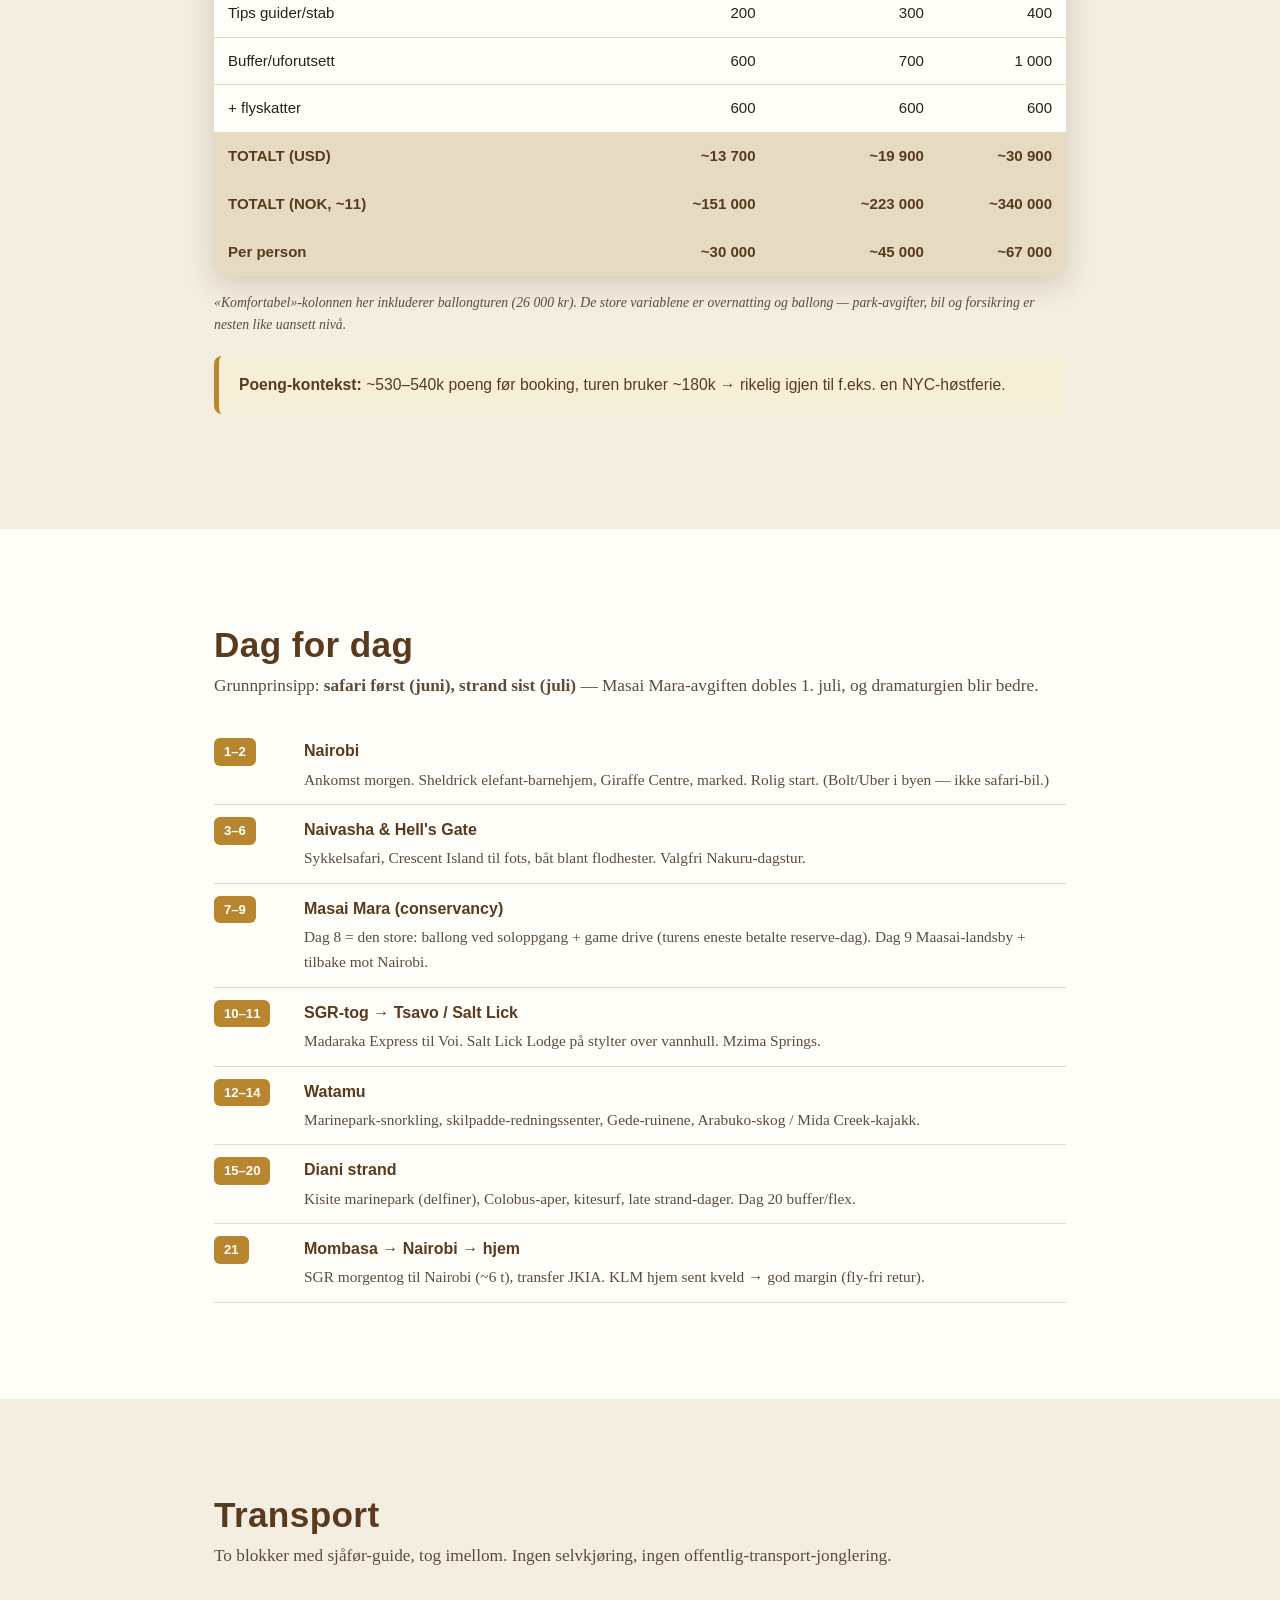
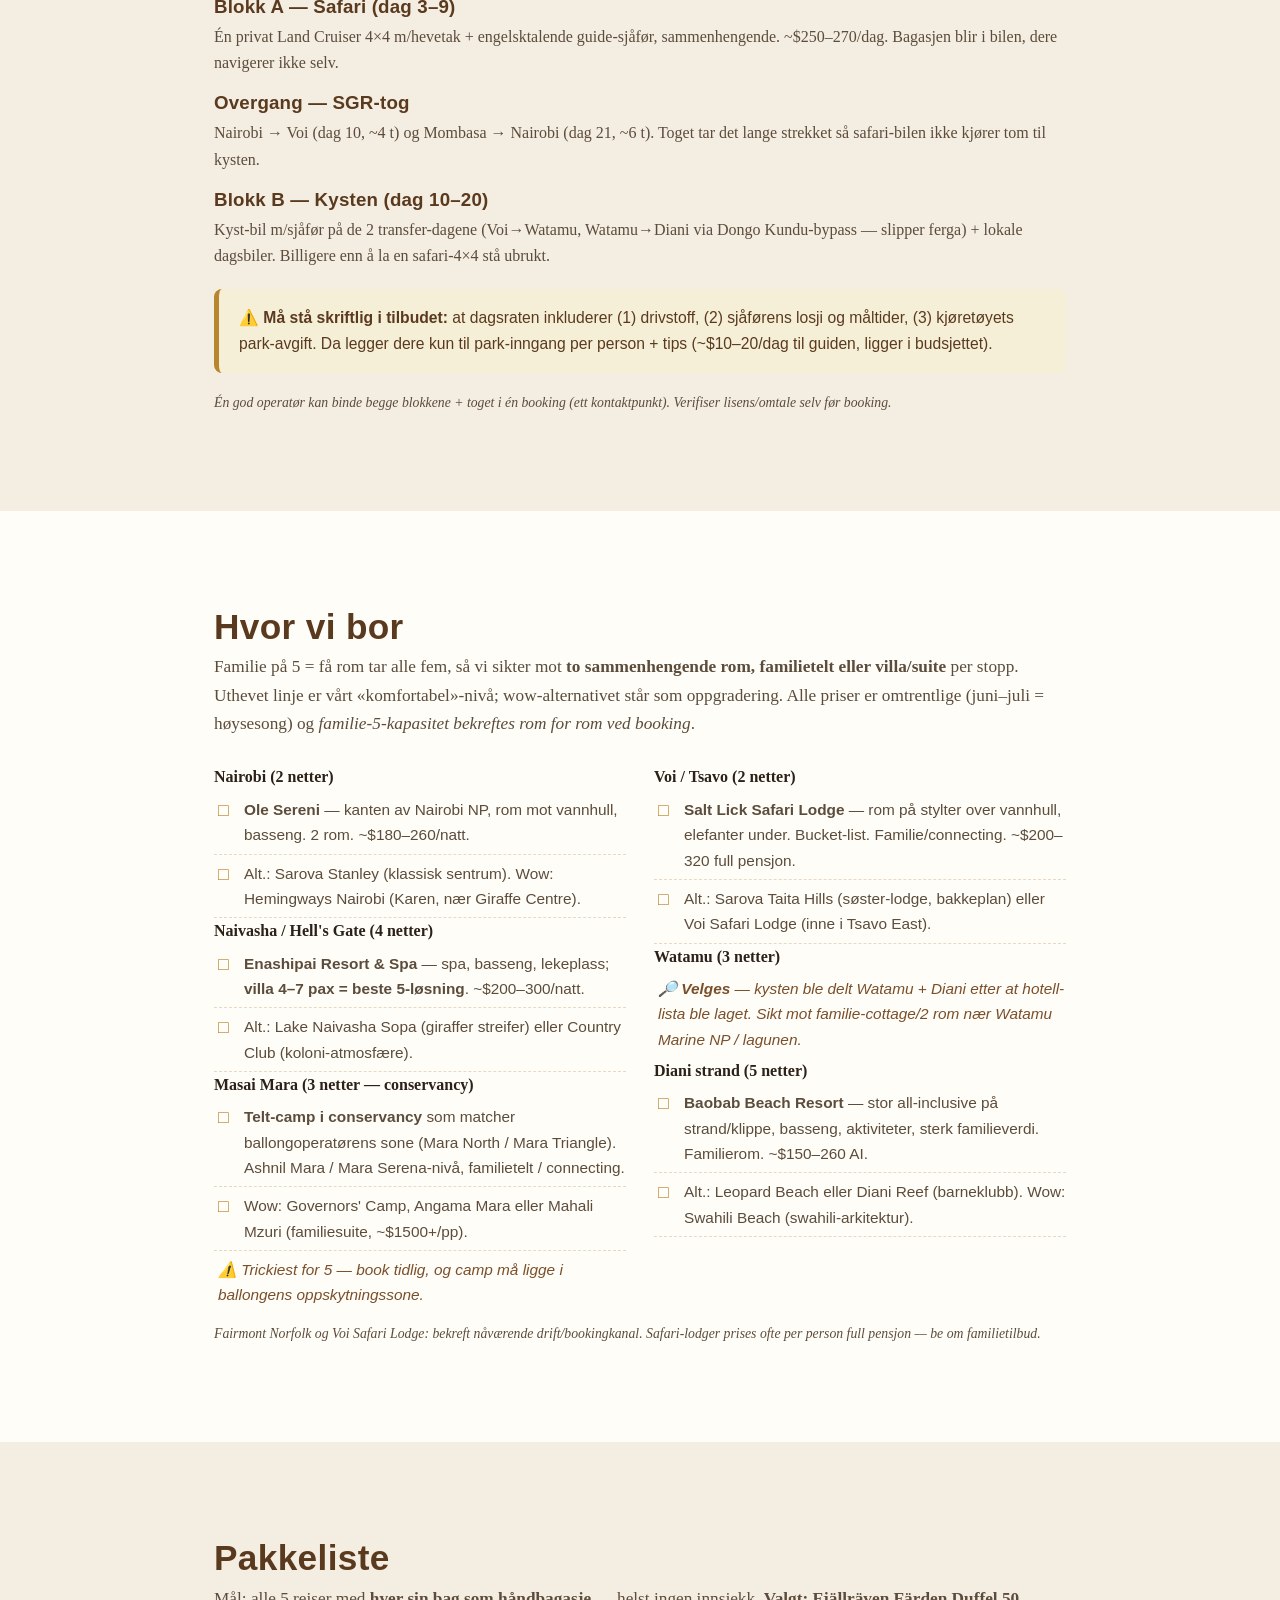
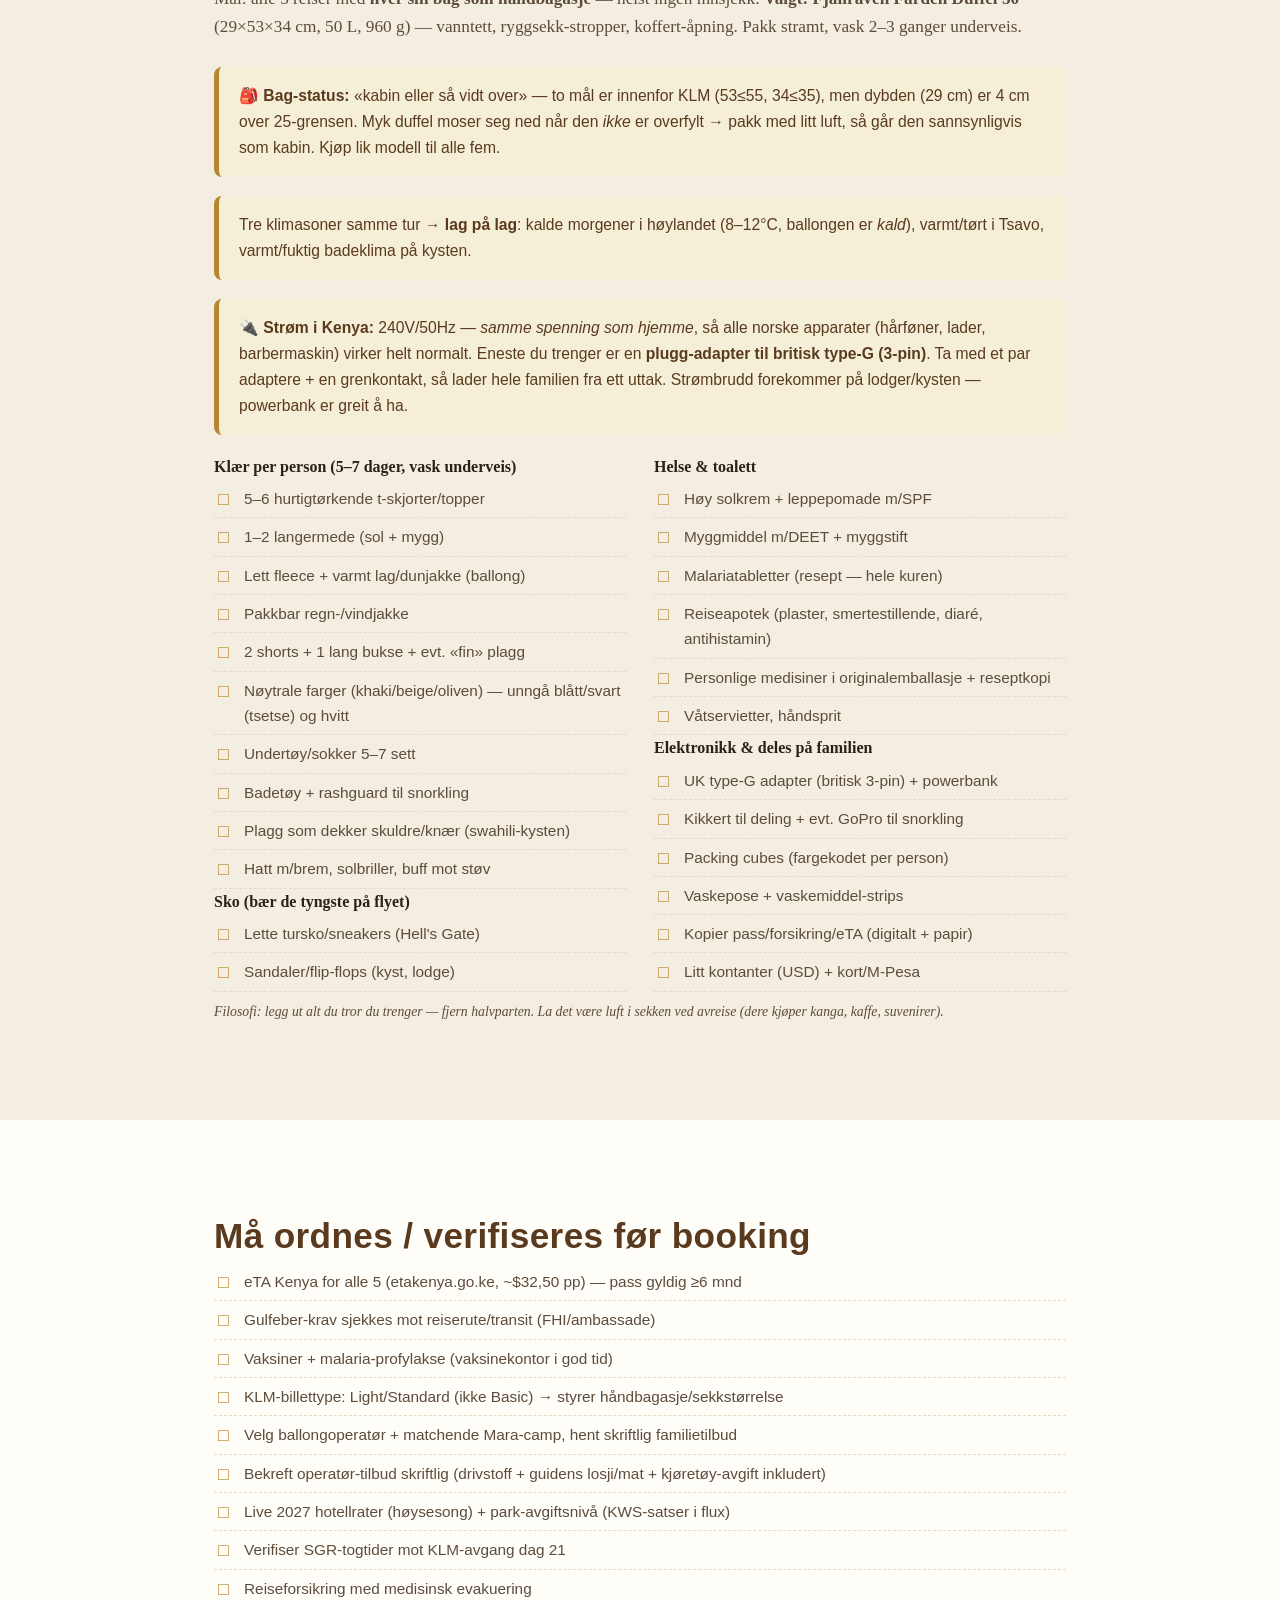
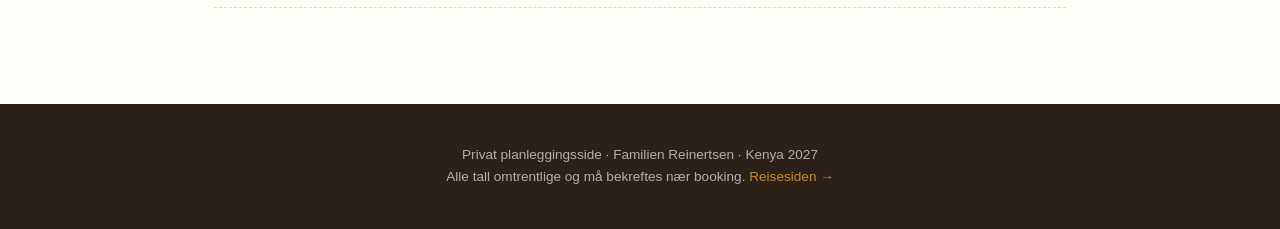
==== commit 639887c0: "Enrich Kenya page: food & culture section, 'Godt å vite', expanded gallery, power info" ====
--- a/praktisk.html
+++ b/praktisk.html
@@ -203,6 +203,14 @@
       (8–12°C, ballongen er <em>kald</em>), varmt/tørt i Tsavo, varmt/fuktig badeklima på kysten.
     </div>
 
+    <div class="callout">
+      🔌 <strong>Strøm i Kenya:</strong> 240V/50Hz — <em>samme spenning som hjemme</em>, så alle
+      norske apparater (hårføner, lader, barbermaskin) virker helt normalt. Eneste du trenger er en
+      <strong>plugg-adapter til britisk type-G (3-pin)</strong>. Ta med et par adaptere + en
+      grenkontakt, så lader hele familien fra ett uttak. Strømbrudd forekommer på lodger/kysten —
+      powerbank er greit å ha.
+    </div>
+
     <div class="cols2">
       <div>
         <h4>Klær per person (5–7 dager, vask underveis)</h4>
--- a/style.css
+++ b/style.css
@@ -233,6 +233,35 @@
 .card__body h4 { font-family: "Helvetica Neue", sans-serif; font-size: 1.15rem; color: var(--white); margin-bottom: 0.4rem; }
 .card__body p { font-size: 0.98rem; color: rgba(244,237,225,0.82); }
 
+/* ---------- Food & culture ---------- */
+.foodgrid { display: grid; grid-template-columns: repeat(4, 1fr); gap: 18px; }
+.foodcard {
+  background: var(--white);
+  border: 1px solid var(--sand-dark);
+  border-radius: var(--radius);
+  overflow: hidden;
+  box-shadow: var(--shadow);
+}
+.foodcard img { width: 100%; height: 190px; object-fit: cover; display: block; }
+.foodcard figcaption { padding: 14px 16px 18px; font-size: 0.98rem; color: var(--ink-soft); }
+.foodcard figcaption strong { color: var(--earth-dark); }
+
+/* ---------- Know before you go ---------- */
+.know { background: var(--sand-dark); }
+.know .intro { margin-bottom: 2.4rem; }
+.know .intro h2 { color: var(--earth-dark); }
+.knowgrid { display: grid; grid-template-columns: repeat(2, 1fr); gap: 18px; max-width: 900px; margin: 0 auto; }
+.knowcard {
+  background: var(--white);
+  border-radius: var(--radius);
+  padding: 22px 24px;
+  box-shadow: var(--shadow);
+  border-top: 4px solid var(--acacia);
+}
+.knowcard h4 { font-family: "Helvetica Neue", sans-serif; color: var(--earth-dark); font-size: 1.12rem; margin-bottom: 0.5rem; }
+.knowcard p { color: var(--ink-soft); font-size: 1rem; }
+.knowcard.warn { border-top-color: var(--leaf); }
+
 /* ---------- Gallery ---------- */
 .gallery { columns: 3; column-gap: 14px; }
 .gallery img {
@@ -282,6 +311,8 @@
   .phase { grid-template-columns: 1fr; }
   .phase:nth-child(even) .phase__media { order: 0; }
   .grid3 { grid-template-columns: 1fr; }
+  .foodgrid { grid-template-columns: 1fr 1fr; }
+  .knowgrid { grid-template-columns: 1fr; }
   .gallery { columns: 2; }
 }
 
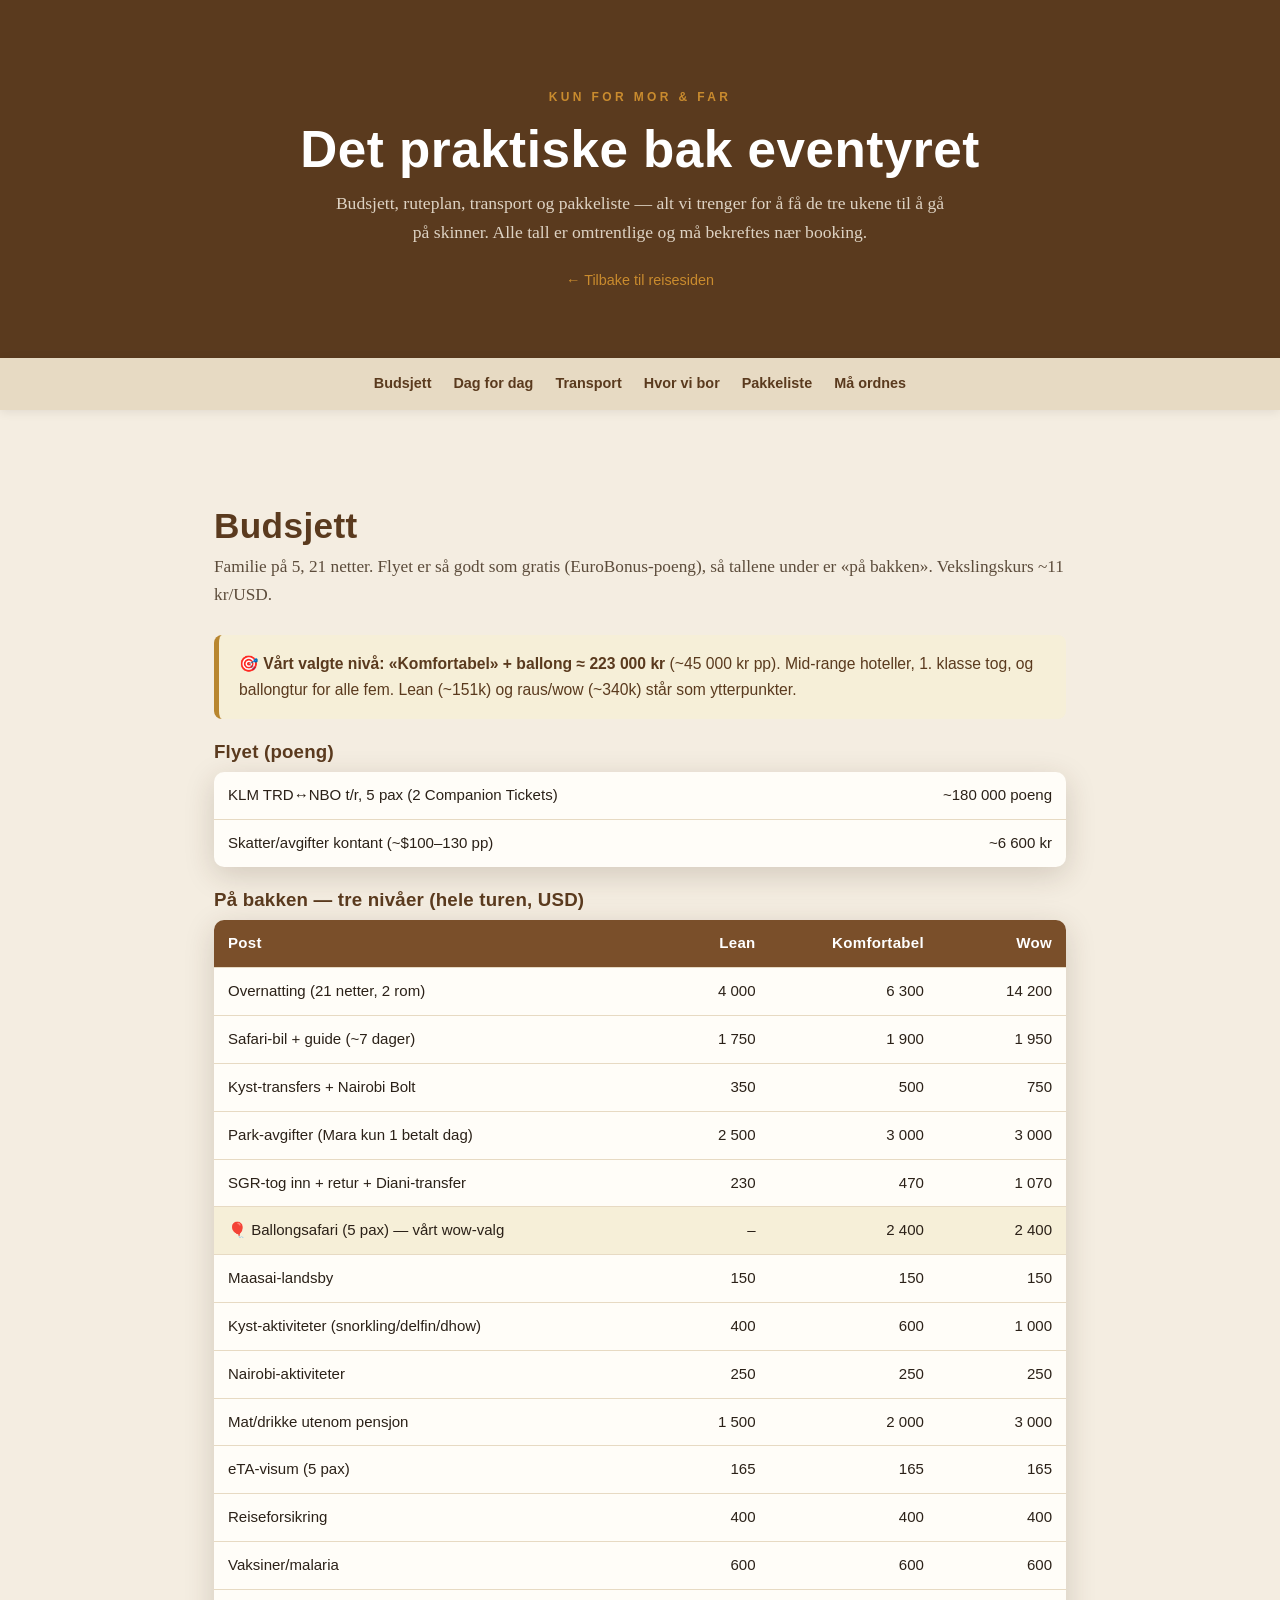
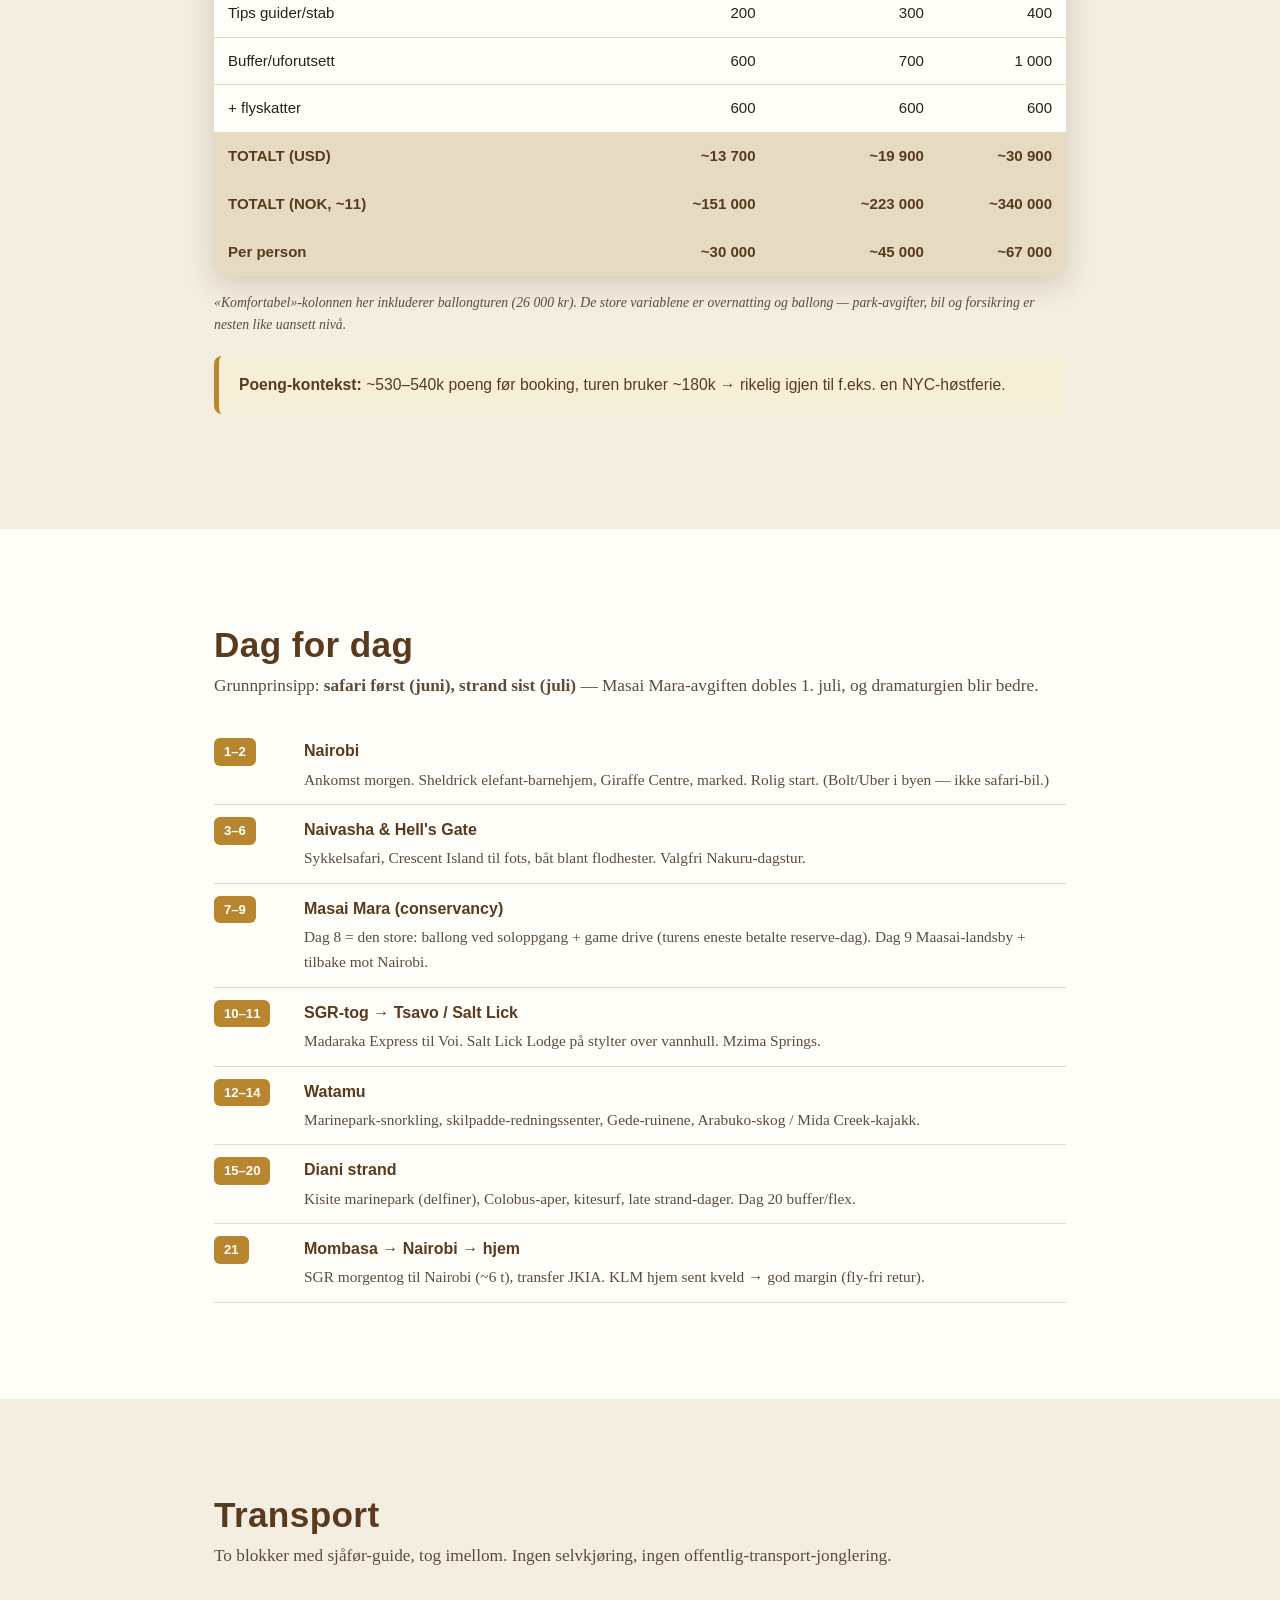
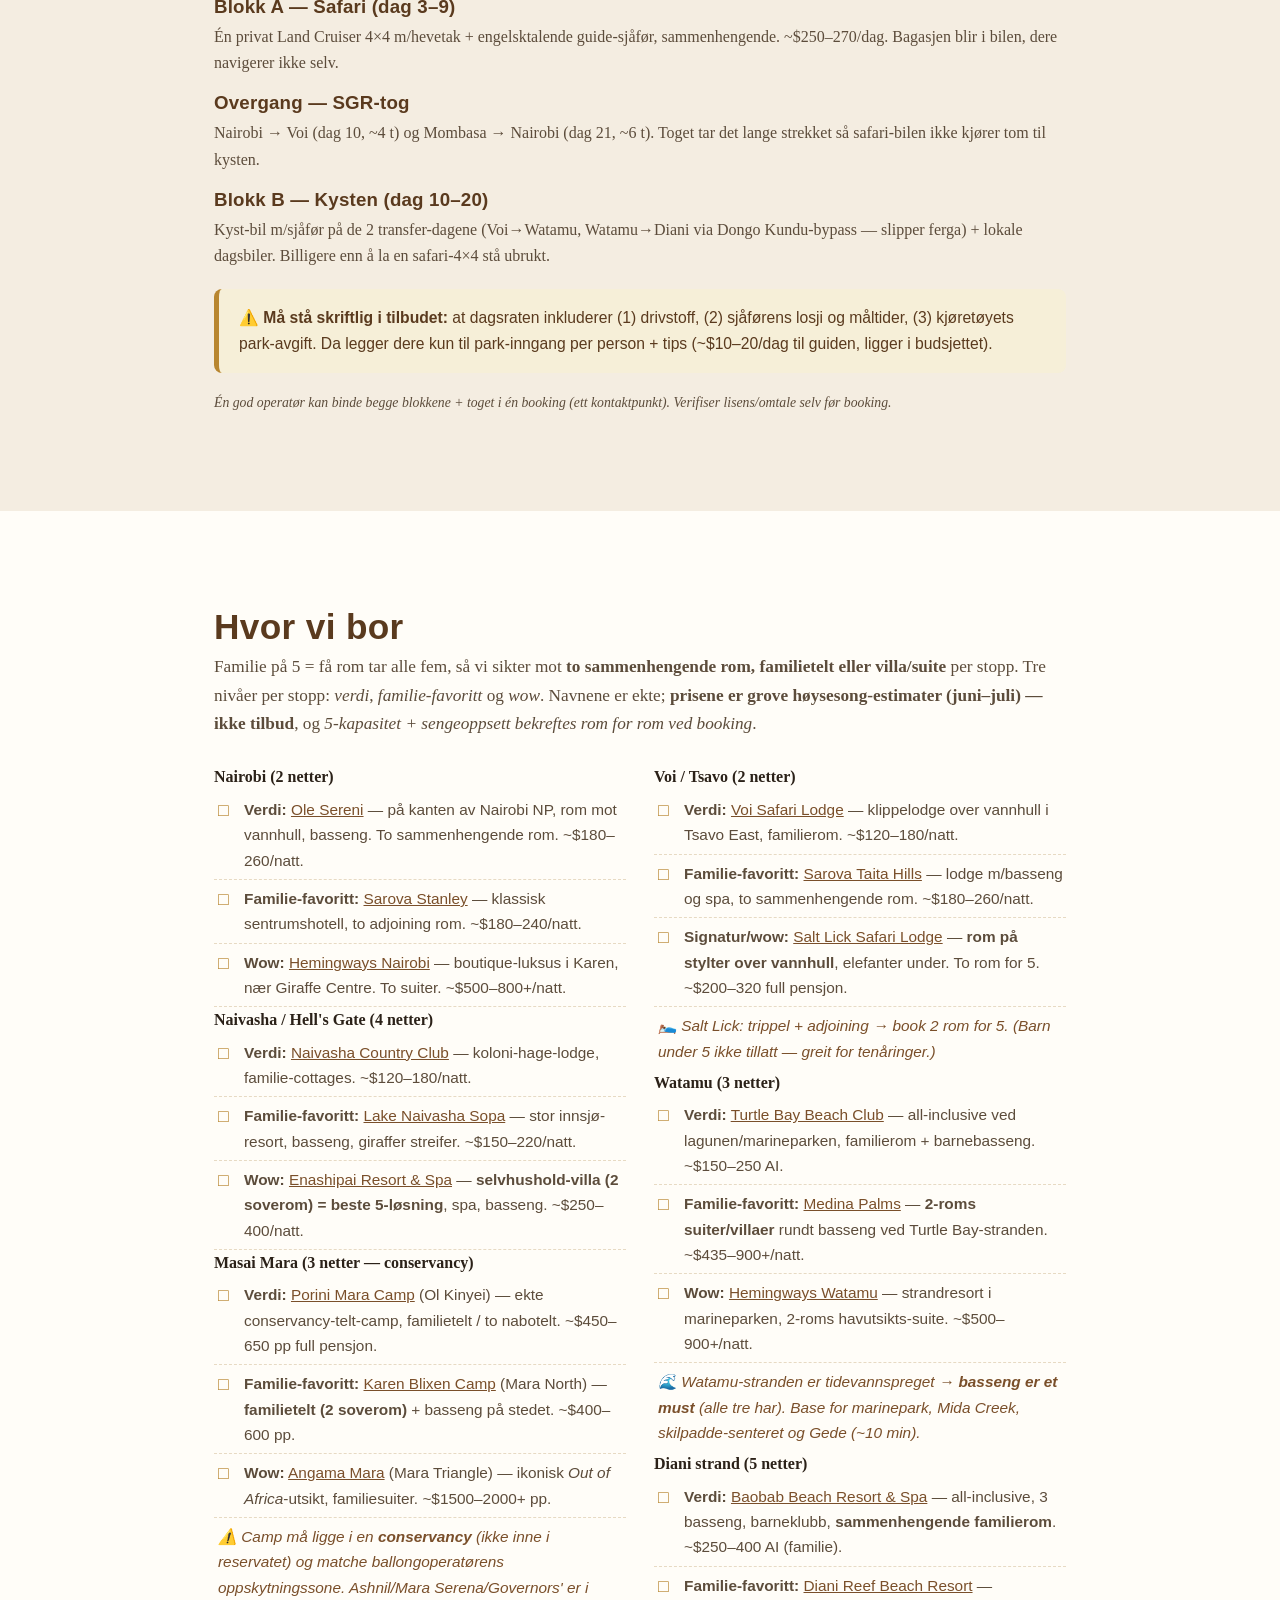
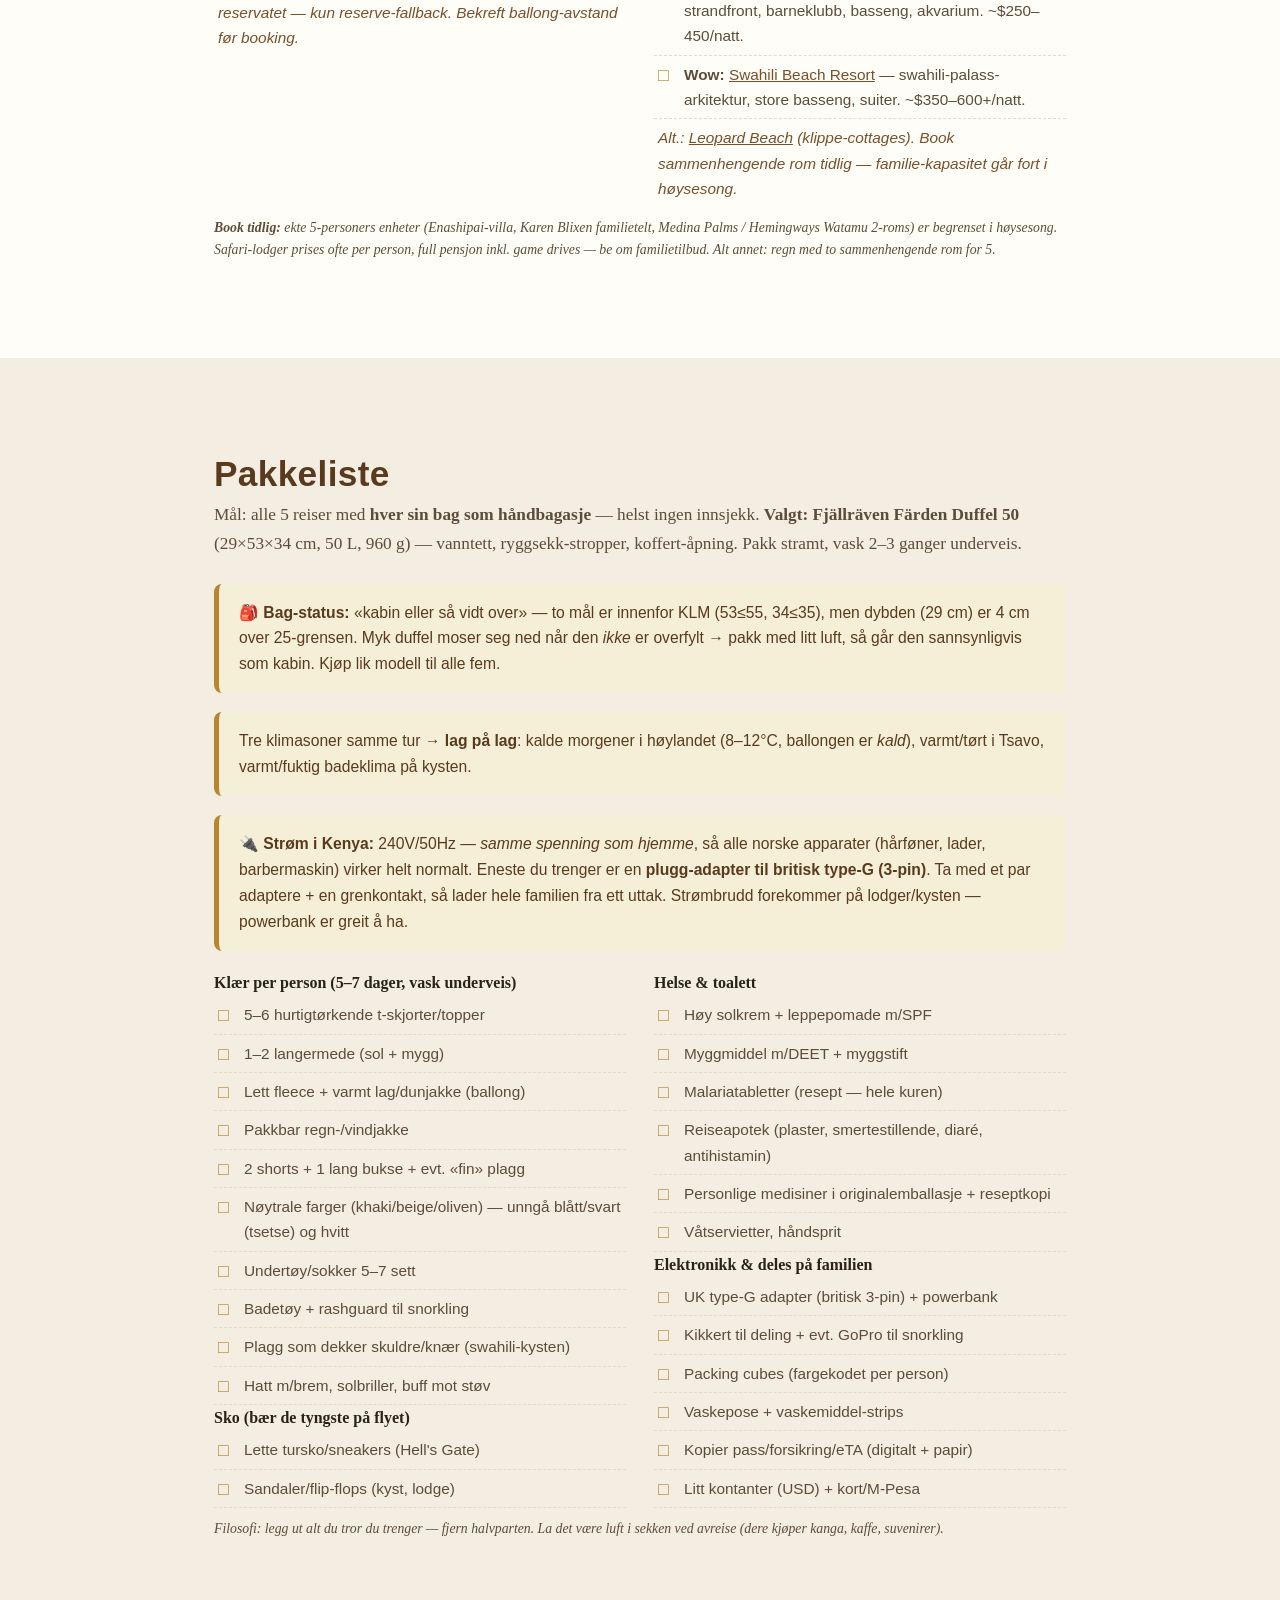
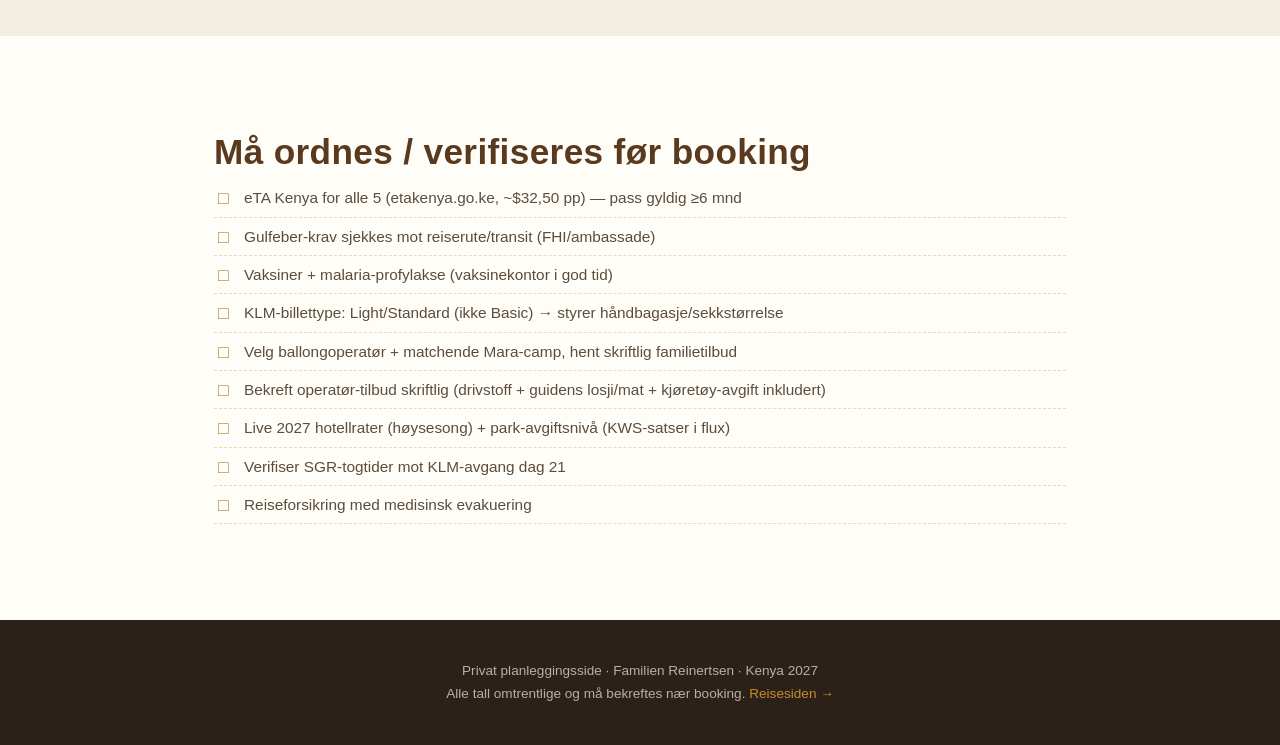
==== commit b70c3e5f: "Upgrade accommodation to 3-tier named shortlist w/ links; fill Watamu gap" ====
--- a/praktisk.html
+++ b/praktisk.html
@@ -135,52 +135,65 @@
   <div class="wrap block">
     <h2>Hvor vi bor</h2>
     <p class="lead">Familie på 5 = få rom tar alle fem, så vi sikter mot <strong>to
-       sammenhengende rom, familietelt eller villa/suite</strong> per stopp. Uthevet linje
-       er vårt «komfortabel»-nivå; wow-alternativet står som oppgradering. Alle priser er
-       omtrentlige (juni–juli = høysesong) og <em>familie-5-kapasitet bekreftes rom for rom ved booking</em>.</p>
+       sammenhengende rom, familietelt eller villa/suite</strong> per stopp. Tre nivåer per stopp:
+       <em>verdi</em>, <em>familie-favoritt</em> og <em>wow</em>. Navnene er ekte; <strong>prisene er
+       grove høysesong-estimater (juni–juli) — ikke tilbud</strong>, og <em>5-kapasitet + sengeoppsett
+       bekreftes rom for rom ved booking</em>.</p>
 
     <div class="cols2">
       <div>
         <h4>Nairobi (2 netter)</h4>
         <ul class="checklist">
-          <li><strong>Ole Sereni</strong> — kanten av Nairobi NP, rom mot vannhull, basseng. 2 rom. ~$180–260/natt.</li>
-          <li>Alt.: Sarova Stanley (klassisk sentrum). Wow: Hemingways Nairobi (Karen, nær Giraffe Centre).</li>
+          <li><strong>Verdi:</strong> <a href="https://www.olesereni.com/" target="_blank" rel="noopener">Ole Sereni</a> — på kanten av Nairobi NP, rom mot vannhull, basseng. To sammenhengende rom. ~$180–260/natt.</li>
+          <li><strong>Familie-favoritt:</strong> <a href="https://www.sarovahotels.com/stanley-nairobi/" target="_blank" rel="noopener">Sarova Stanley</a> — klassisk sentrumshotell, to adjoining rom. ~$180–240/natt.</li>
+          <li><strong>Wow:</strong> <a href="https://www.hemingways-collection.com/nairobi/" target="_blank" rel="noopener">Hemingways Nairobi</a> — boutique-luksus i Karen, nær Giraffe Centre. To suiter. ~$500–800+/natt.</li>
         </ul>
 
         <h4>Naivasha / Hell's Gate (4 netter)</h4>
         <ul class="checklist">
-          <li><strong>Enashipai Resort &amp; Spa</strong> — spa, basseng, lekeplass; <strong>villa 4–7 pax = beste 5-løsning</strong>. ~$200–300/natt.</li>
-          <li>Alt.: Lake Naivasha Sopa (giraffer streifer) eller Country Club (koloni-atmosfære).</li>
+          <li><strong>Verdi:</strong> <a href="https://www.sunafricahotels.com/lake-naivasha-country-club/" target="_blank" rel="noopener">Naivasha Country Club</a> — koloni-hage-lodge, familie-cottages. ~$120–180/natt.</li>
+          <li><strong>Familie-favoritt:</strong> <a href="https://www.sopalodges.com/lake-naivasha-sopa-resort/" target="_blank" rel="noopener">Lake Naivasha Sopa</a> — stor innsjø-resort, basseng, giraffer streifer. ~$150–220/natt.</li>
+          <li><strong>Wow:</strong> <a href="https://enashipai.com/" target="_blank" rel="noopener">Enashipai Resort &amp; Spa</a> — <strong>selvhushold-villa (2 soverom) = beste 5-løsning</strong>, spa, basseng. ~$250–400/natt.</li>
         </ul>
 
         <h4>Masai Mara (3 netter — conservancy)</h4>
         <ul class="checklist">
-          <li><strong>Telt-camp i conservancy</strong> som matcher ballongoperatørens sone (Mara North / Mara Triangle). Ashnil Mara / Mara Serena-nivå, familietelt / connecting.</li>
-          <li>Wow: Governors' Camp, Angama Mara eller Mahali Mzuri (familiesuite, ~$1500+/pp).</li>
-          <li class="note-li">⚠️ Trickiest for 5 — book tidlig, og camp <em>må</em> ligge i ballongens oppskytningssone.</li>
+          <li><strong>Verdi:</strong> <a href="https://www.porini.com/" target="_blank" rel="noopener">Porini Mara Camp</a> (Ol Kinyei) — ekte conservancy-telt-camp, familietelt / to nabotelt. ~$450–650 pp full pensjon.</li>
+          <li><strong>Familie-favoritt:</strong> <a href="https://www.karenblixencamp.com/" target="_blank" rel="noopener">Karen Blixen Camp</a> (Mara North) — <strong>familietelt (2 soverom)</strong> + basseng på stedet. ~$400–600 pp.</li>
+          <li><strong>Wow:</strong> <a href="https://www.angama.com/" target="_blank" rel="noopener">Angama Mara</a> (Mara Triangle) — ikonisk <em>Out of Africa</em>-utsikt, familiesuiter. ~$1500–2000+ pp.</li>
+          <li class="note-li">⚠️ Camp <em>må</em> ligge i en <strong>conservancy</strong> (ikke inne i reservatet) og matche ballongoperatørens oppskytningssone. Ashnil/Mara Serena/Governors' er <em>i reservatet</em> — kun reserve-fallback. Bekreft ballong-avstand før booking.</li>
         </ul>
       </div>
       <div>
         <h4>Voi / Tsavo (2 netter)</h4>
         <ul class="checklist">
-          <li><strong>Salt Lick Safari Lodge</strong> — rom på stylter over vannhull, elefanter under. Bucket-list. Familie/connecting. ~$200–320 full pensjon.</li>
-          <li>Alt.: Sarova Taita Hills (søster-lodge, bakkeplan) eller Voi Safari Lodge (inne i Tsavo East).</li>
+          <li><strong>Verdi:</strong> <a href="https://voisafarilodge.co.ke/" target="_blank" rel="noopener">Voi Safari Lodge</a> — klippelodge over vannhull i Tsavo East, familierom. ~$120–180/natt.</li>
+          <li><strong>Familie-favoritt:</strong> <a href="https://www.sarovahotels.com/taitahills-tsavo/" target="_blank" rel="noopener">Sarova Taita Hills</a> — lodge m/basseng og spa, to sammenhengende rom. ~$180–260/natt.</li>
+          <li><strong>Signatur/wow:</strong> <a href="https://saltlicksafarilodge.com/" target="_blank" rel="noopener">Salt Lick Safari Lodge</a> — <strong>rom på stylter over vannhull</strong>, elefanter under. To rom for 5. ~$200–320 full pensjon.</li>
+          <li class="note-li">🛌 Salt Lick: trippel + adjoining → book 2 rom for 5. (Barn under 5 ikke tillatt — greit for tenåringer.)</li>
         </ul>
 
         <h4>Watamu (3 netter)</h4>
         <ul class="checklist">
-          <li class="note-li">🔎 <strong>Velges</strong> — kysten ble delt Watamu + Diani etter at hotell-lista ble laget. Sikt mot familie-cottage/2 rom nær Watamu Marine NP / lagunen.</li>
+          <li><strong>Verdi:</strong> <a href="https://www.turtlebay.co.ke/" target="_blank" rel="noopener">Turtle Bay Beach Club</a> — all-inclusive ved lagunen/marineparken, familierom + barnebasseng. ~$150–250 AI.</li>
+          <li><strong>Familie-favoritt:</strong> <a href="https://www.medinapalms.com/" target="_blank" rel="noopener">Medina Palms</a> — <strong>2-roms suiter/villaer</strong> rundt basseng ved Turtle Bay-stranden. ~$435–900+/natt.</li>
+          <li><strong>Wow:</strong> <a href="https://www.hemingways-collection.com/watamu/" target="_blank" rel="noopener">Hemingways Watamu</a> — strandresort i marineparken, 2-roms havutsikts-suite. ~$500–900+/natt.</li>
+          <li class="note-li">🌊 Watamu-stranden er tidevanns­preget → <strong>basseng er et must</strong> (alle tre har). Base for marinepark, Mida Creek, skilpadde-senteret og Gede (~10 min).</li>
         </ul>
 
         <h4>Diani strand (5 netter)</h4>
         <ul class="checklist">
-          <li><strong>Baobab Beach Resort</strong> — stor all-inclusive på strand/klippe, basseng, aktiviteter, sterk familieverdi. Familierom. ~$150–260 AI.</li>
-          <li>Alt.: Leopard Beach eller Diani Reef (barneklubb). Wow: Swahili Beach (swahili-arkitektur).</li>
-        </ul>
-      </div>
-    </div>
-    <p class="note">Fairmont Norfolk og Voi Safari Lodge: bekreft nåværende drift/bookingkanal.
-       Safari-lodger prises ofte per person full pensjon — be om familietilbud.</p>
+          <li><strong>Verdi:</strong> <a href="https://www.baobab-beach-resort.com/" target="_blank" rel="noopener">Baobab Beach Resort &amp; Spa</a> — all-inclusive, 3 basseng, barneklubb, <strong>sammenhengende familierom</strong>. ~$250–400 AI (familie).</li>
+          <li><strong>Familie-favoritt:</strong> <a href="https://www.dianireef.com/" target="_blank" rel="noopener">Diani Reef Beach Resort</a> — strandfront, barneklubb, basseng, akvarium. ~$250–450/natt.</li>
+          <li><strong>Wow:</strong> <a href="https://www.swahilibeach.com/" target="_blank" rel="noopener">Swahili Beach Resort</a> — swahili-palass-arkitektur, store basseng, suiter. ~$350–600+/natt.</li>
+          <li class="note-li">Alt.: <a href="https://www.leopardbeachresort.com/" target="_blank" rel="noopener">Leopard Beach</a> (klippe-cottages). Book sammenhengende rom tidlig — familie-kapasitet går fort i høysesong.</li>
+        </ul>
+      </div>
+    </div>
+    <p class="note"><strong>Book tidlig:</strong> ekte 5-personers enheter (Enashipai-villa, Karen Blixen familietelt,
+       Medina Palms / Hemingways Watamu 2-roms) er begrenset i høysesong. Safari-lodger prises ofte
+       <em>per person, full pensjon inkl. game drives</em> — be om familietilbud. Alt annet: regn med to
+       sammenhengende rom for 5.</p>
   </div>
 </section>
 
--- a/style.css
+++ b/style.css
@@ -140,6 +140,21 @@
 
 /* ---------- Phase blocks ---------- */
 .phases { background: var(--white); }
+.baseband {
+  text-align: center;
+  max-width: 760px;
+  margin: 0 auto clamp(30px, 5vw, 54px);
+}
+.baseband .eyebrow { color: var(--savanna); }
+.baseband h2 { font-size: clamp(1.7rem, 4vw, 2.5rem); color: var(--earth-dark); font-weight: 800; margin-bottom: 0.6rem; }
+.baseband p { color: var(--ink-soft); font-size: 1.08rem; }
+.baseband .stay {
+  display: inline-block; margin-top: 1rem;
+  font-family: "Helvetica Neue", sans-serif; font-weight: 700; font-size: 0.9rem;
+  color: var(--earth); background: #f2e7d2; border: 1px solid #e2d0ab;
+  padding: 7px 18px; border-radius: 999px;
+}
+.hr-sea { height: 3px; border: 0; background: linear-gradient(90deg, transparent, var(--acacia), transparent); margin: clamp(40px,7vw,80px) 0; }
 .phase {
   display: grid;
   grid-template-columns: 1fr 1fr;
